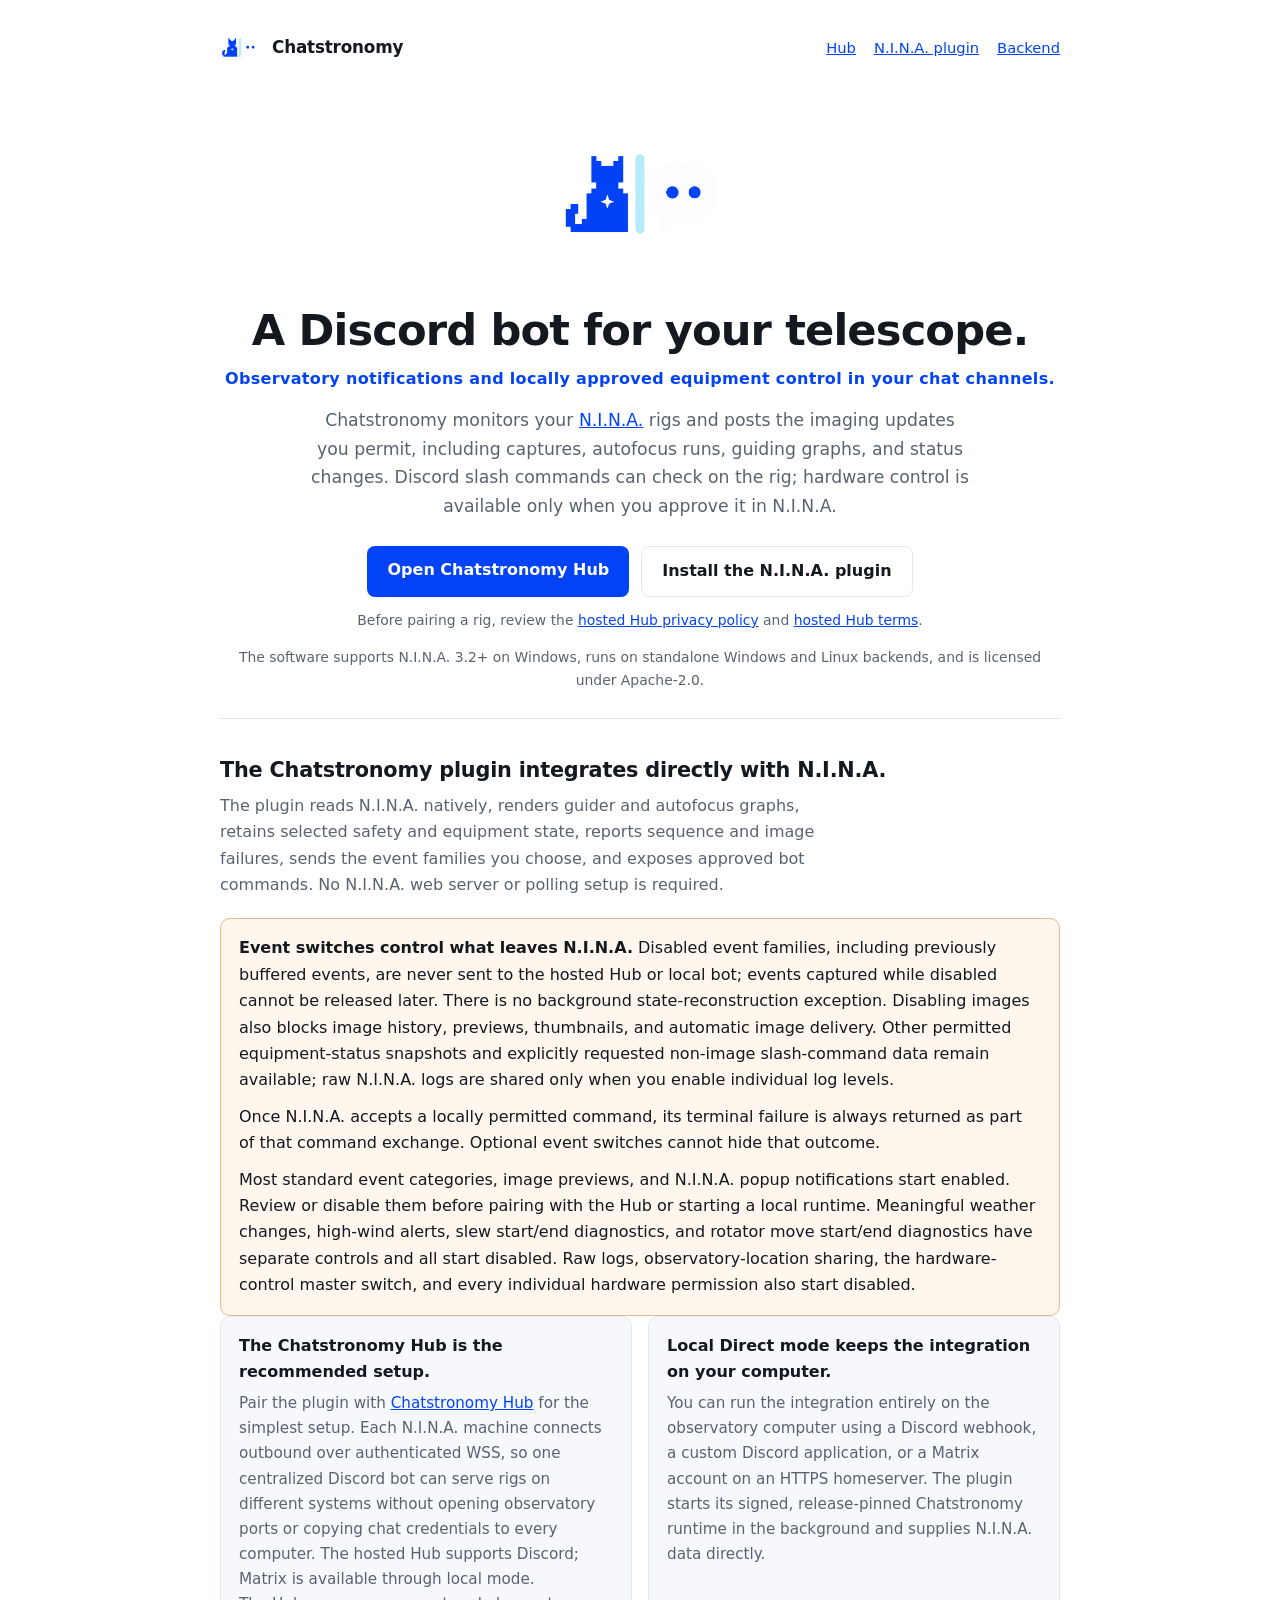
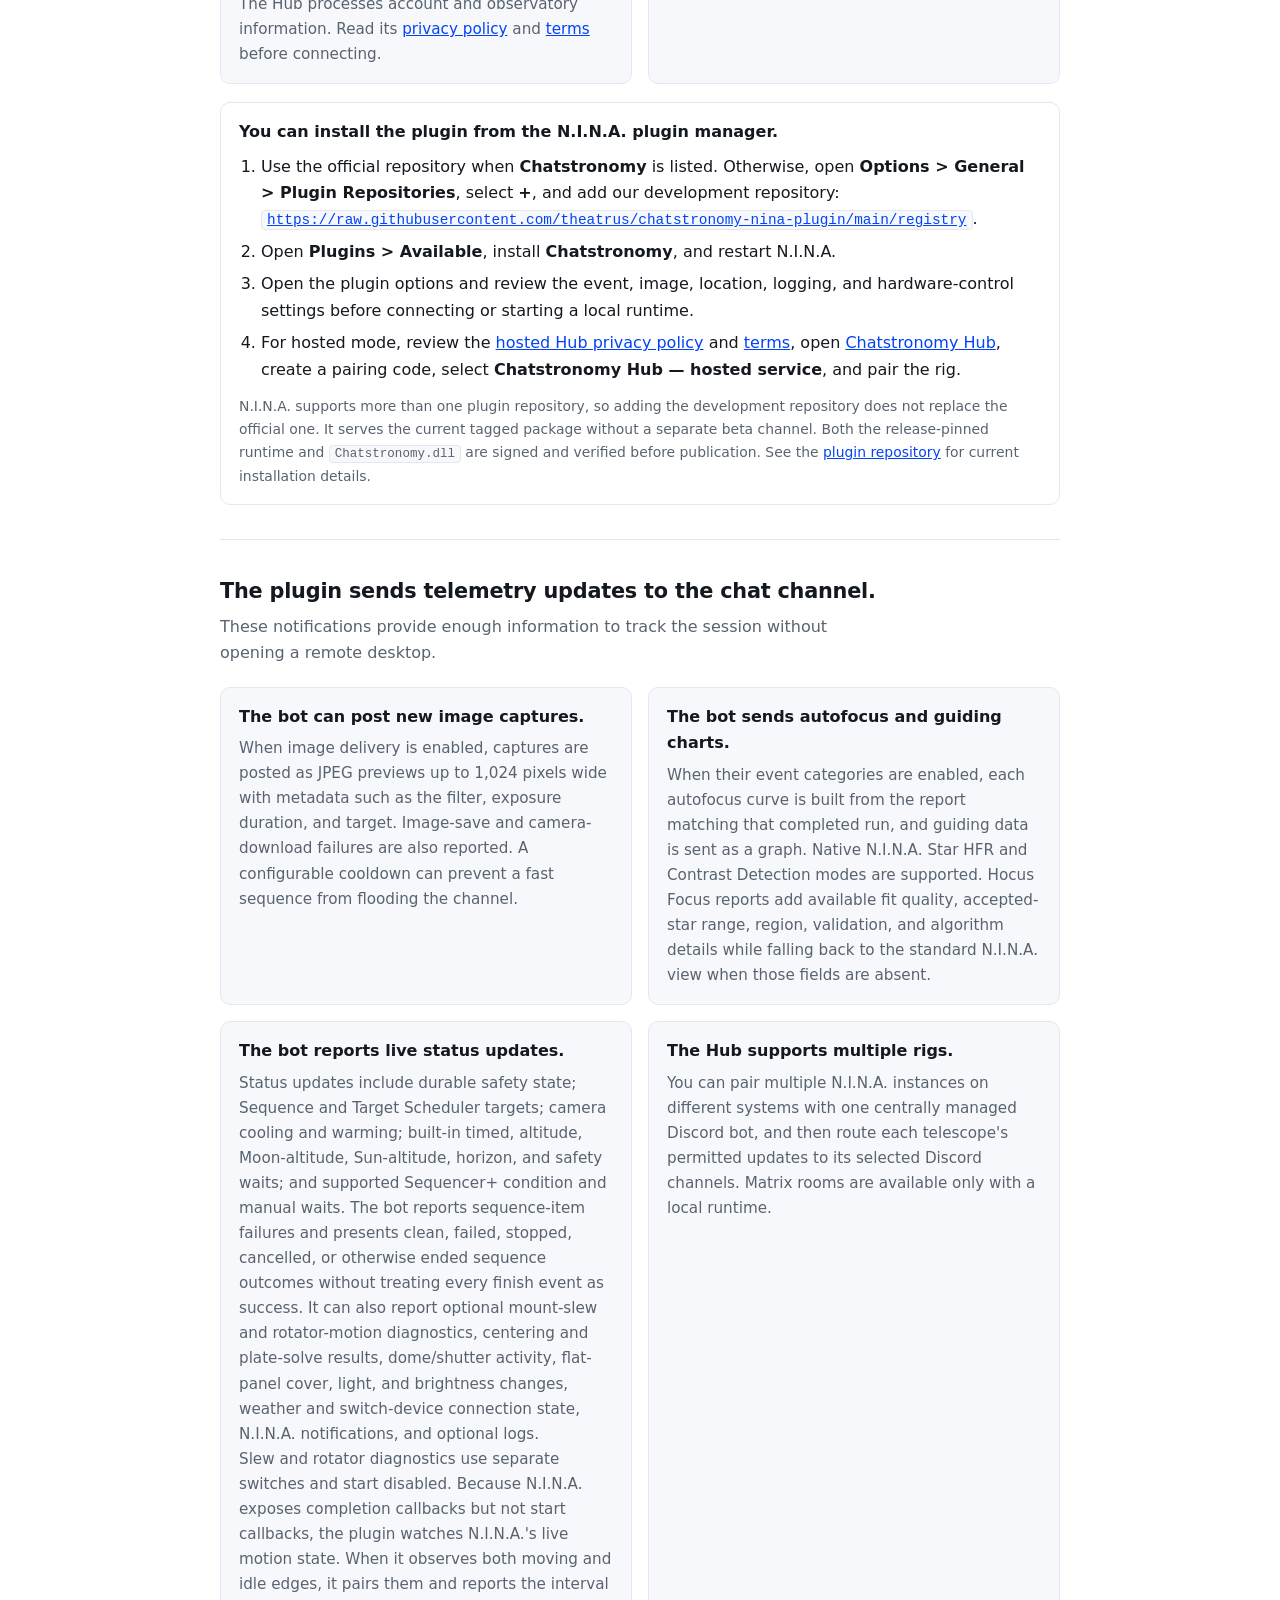
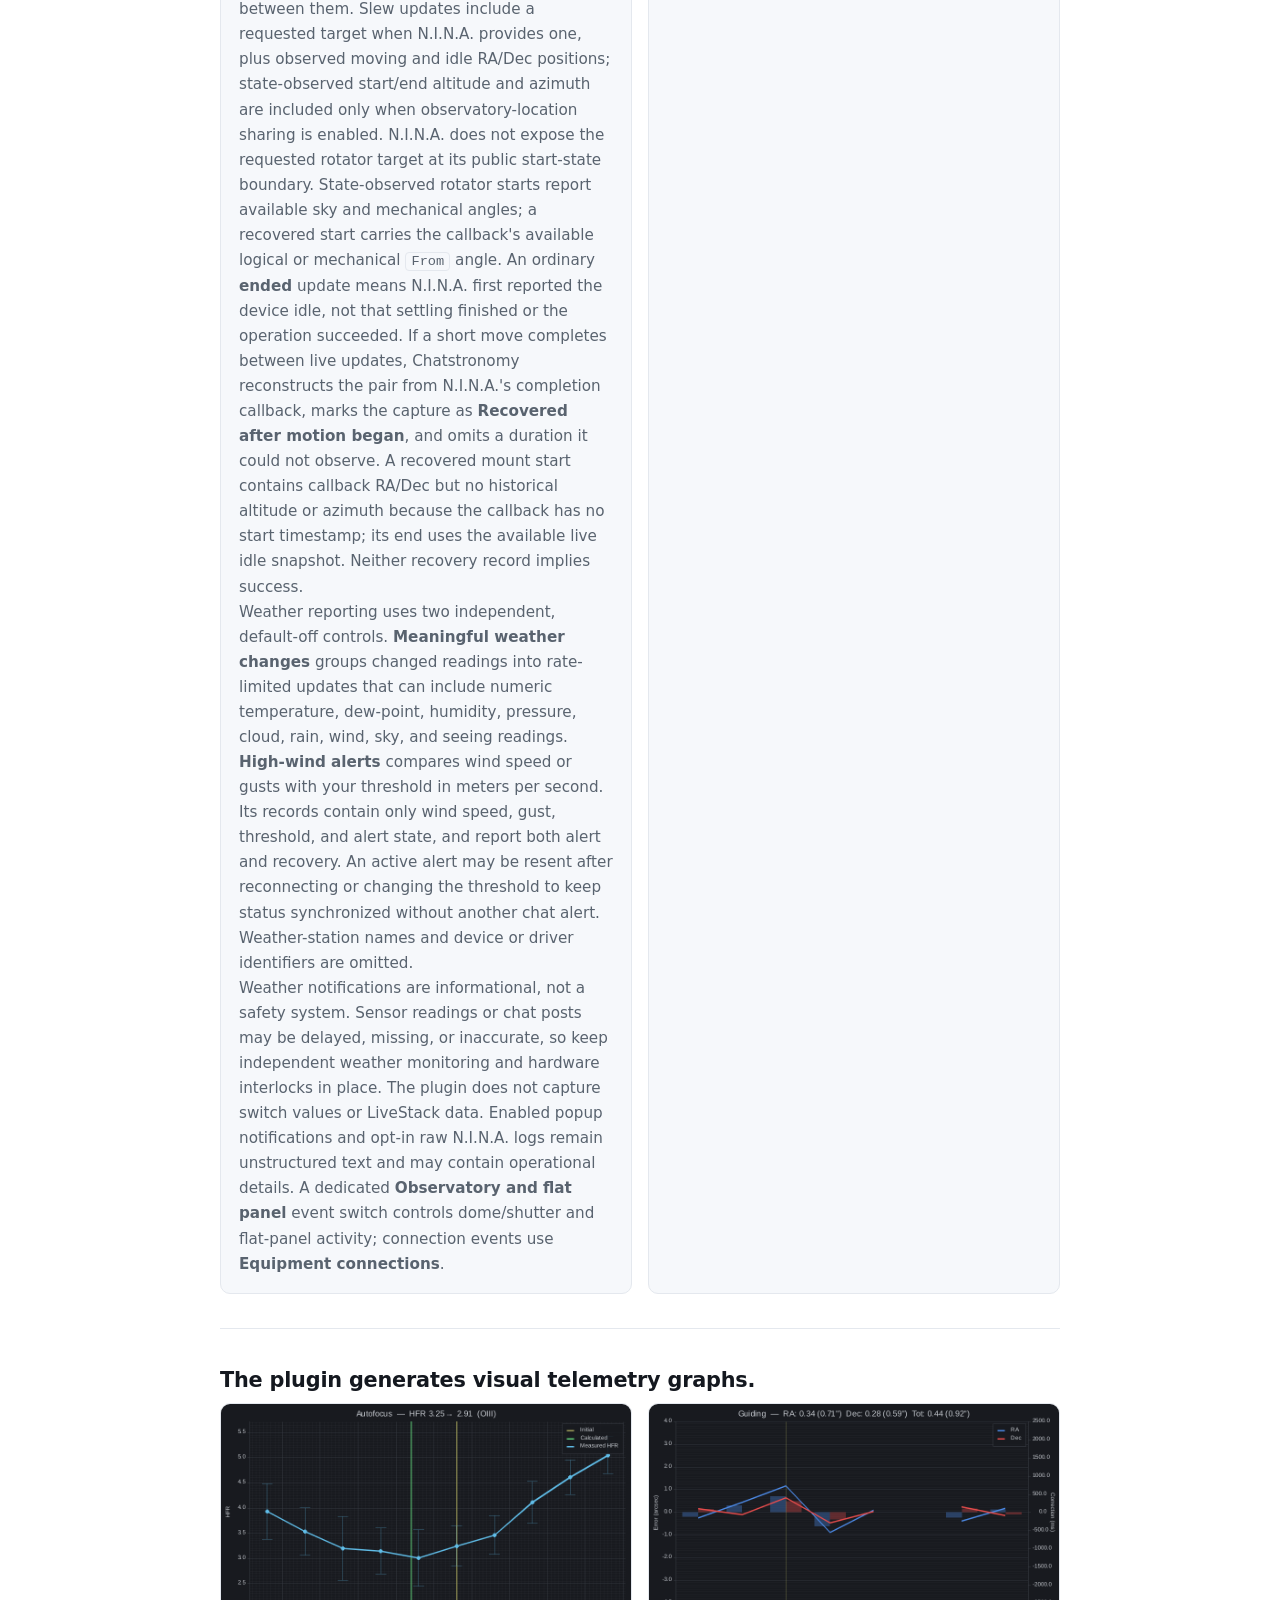
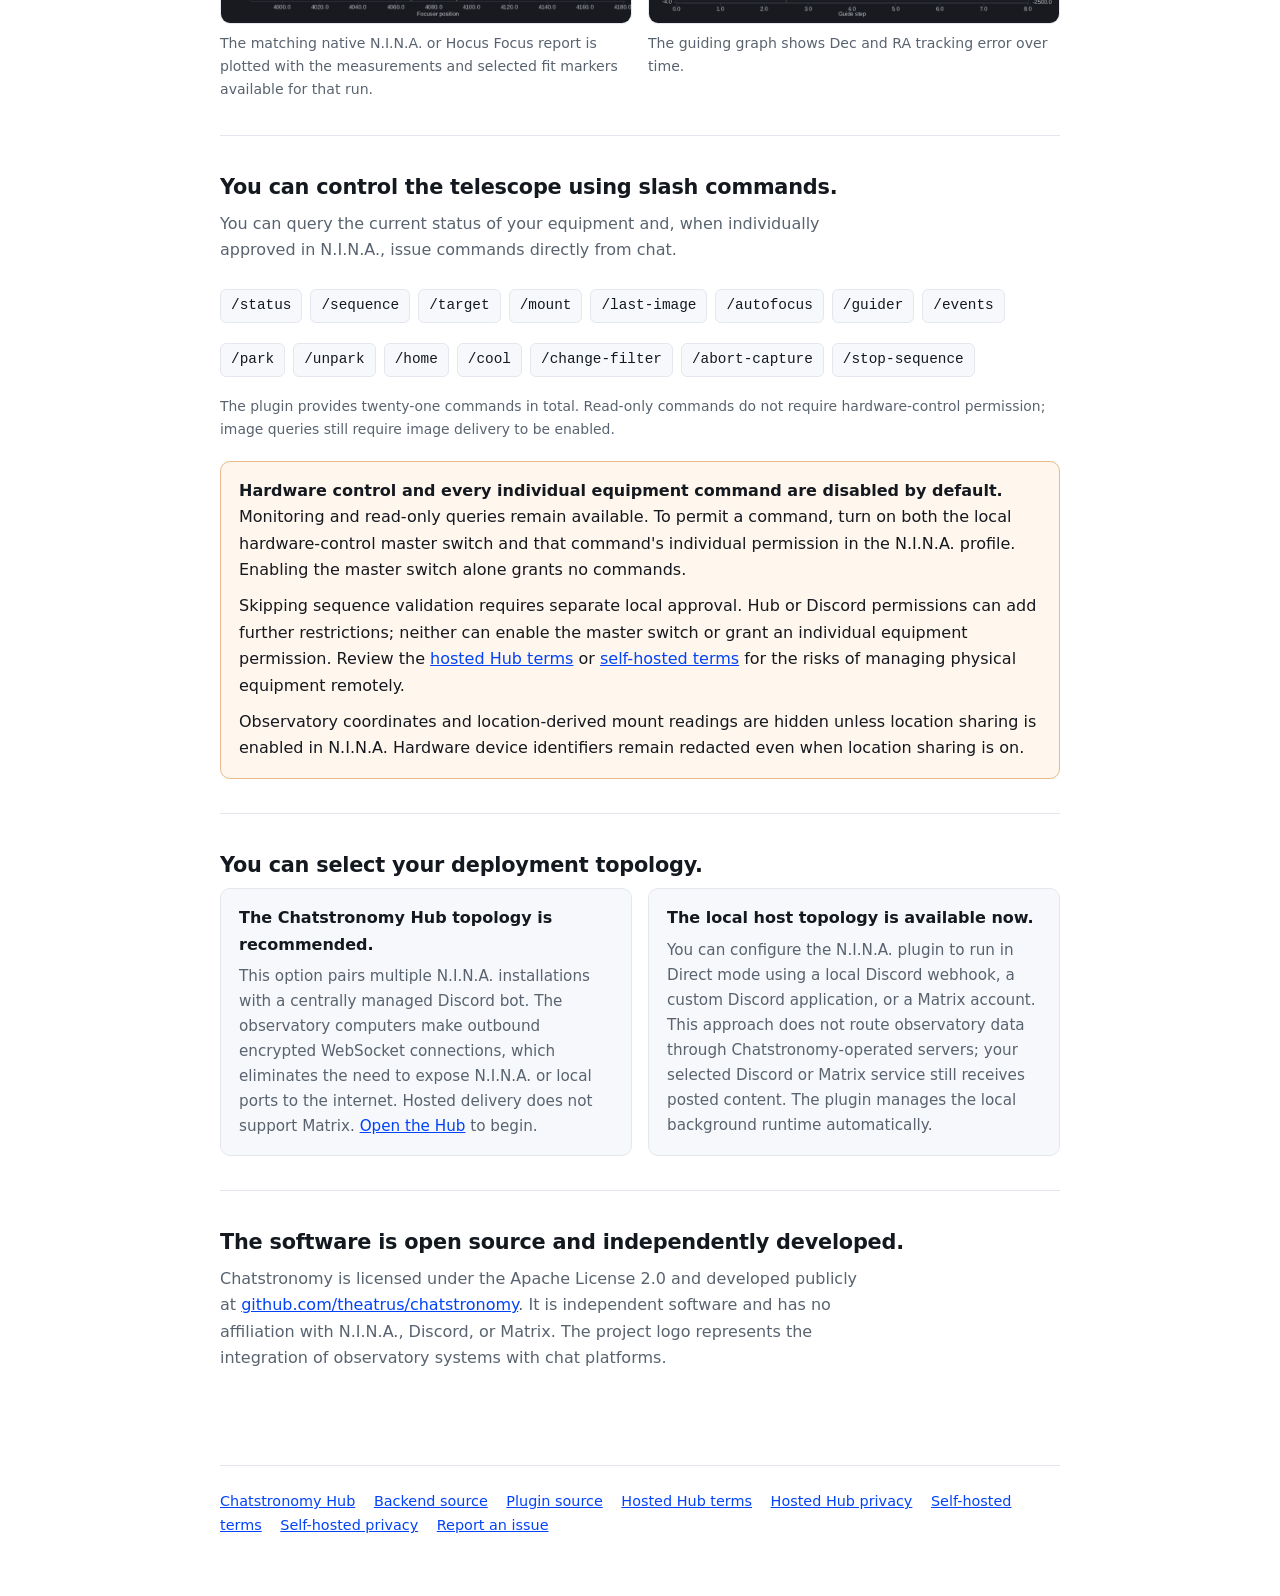
==== index.html @ 228484a9 "Document N.I.N.A. motion diagnostics" ====
<!doctype html>
<html lang="en">
<head>
<meta charset="utf-8">
<meta name="viewport" content="width=device-width, initial-scale=1">
<title>Chatstronomy is a Discord bot for your telescope.</title>
<meta name="description" content="Chatstronomy sends selected N.I.N.A. imaging updates to Discord through its hosted Hub, or to Discord or Matrix locally. Hardware commands require explicit approval in N.I.N.A.">
<link rel="stylesheet" href="/assets/style.css">
<link rel="icon" href="/assets/favicon.ico" sizes="any">
<meta property="og:title" content="Chatstronomy is a Discord bot for your telescope.">
<meta property="og:description" content="Send selected N.I.N.A. imaging updates to chat. Optional telescope-control commands require explicit approval on the observatory computer.">
<meta property="og:image" content="https://chatstronomy.com/assets/og-image.png">
<meta property="og:url" content="https://chatstronomy.com/">
<meta property="og:type" content="website">
<!-- Google tag (gtag.js) -->
<script async src="https://www.googletagmanager.com/gtag/js?id=G-2J8D9J19WL"></script>
<script>
  window.dataLayer = window.dataLayer || [];
  function gtag(){dataLayer.push(arguments);}
  gtag('js', new Date());

  gtag('config', 'G-2J8D9J19WL');
</script>
</head>
<body>
<div class="wrap">

  <div class="site-head">
    <img src="/assets/logo.png" alt="">
    <span class="brand"><a href="/">Chatstronomy</a></span>
    <nav>
      <a href="https://hub.chatstronomy.com/">Hub</a>
      <a href="#nina-plugin">N.I.N.A. plugin</a>
      <a href="https://github.com/theatrus/chatstronomy">Backend</a>
    </nav>
  </div>

  <div class="hero">
    <img class="mark" src="/assets/logo.png" alt="Chatstronomy logo.">
    <h1>A Discord bot for your telescope.</h1>
    <p class="tagline">Observatory notifications and locally approved equipment control in your chat channels.</p>
    <p class="lede">
      Chatstronomy monitors your <a href="https://nighttime-imaging.eu/">N.I.N.A.</a>
      rigs and posts the imaging updates you permit, including captures, autofocus
      runs, guiding graphs, and status changes. Discord slash commands can check on
      the rig; hardware control is available only when you approve it in N.I.N.A.
    </p>
    <div class="cta">
      <a class="btn" href="https://hub.chatstronomy.com/">Open Chatstronomy Hub</a>
      <a class="btn secondary" href="#install-plugin">Install the N.I.N.A. plugin</a>
    </div>
    <p class="note">
      Before pairing a rig, review the
      <a href="/hub-privacy.html">hosted Hub privacy policy</a> and
      <a href="/hub-terms.html">hosted Hub terms</a>.
    </p>
    <p class="note">The software supports N.I.N.A. 3.2+ on Windows, runs on standalone Windows and Linux backends, and is licensed under Apache-2.0.</p>
  </div>

  <section id="nina-plugin">
    <h2>The Chatstronomy plugin integrates directly with N.I.N.A.</h2>
    <p class="sub">
      The plugin reads N.I.N.A. natively, renders guider and autofocus graphs,
      retains selected safety and equipment state, reports sequence and image
      failures, sends the event families you choose, and exposes approved bot
      commands. No N.I.N.A. web server or polling setup is required.
    </p>
    <div class="callout">
      <p>
        <strong>Event switches control what leaves N.I.N.A.</strong>
        Disabled event families, including previously buffered events, are
        never sent to the hosted Hub or local bot; events captured while
        disabled cannot be released later. There is no background
        state-reconstruction exception. Disabling images also blocks image
        history, previews, thumbnails, and automatic image delivery. Other
        permitted equipment-status snapshots and explicitly requested non-image
        slash-command data remain available; raw N.I.N.A. logs are shared only
        when you enable individual log levels.
      </p>
      <p>
        Once N.I.N.A. accepts a locally permitted command, its terminal failure
        is always returned as part of that command exchange. Optional event
        switches cannot hide that outcome.
      </p>
      <p>
        Most standard event categories, image previews, and N.I.N.A. popup
        notifications start enabled. Review or disable them before pairing with
        the Hub or starting a local runtime. Meaningful weather changes,
        high-wind alerts, slew start/end diagnostics, and rotator move start/end
        diagnostics have separate controls and all start disabled. Raw logs,
        observatory-location sharing, the hardware-control master switch, and
        every individual hardware permission also start disabled.
      </p>
    </div>
    <div class="grid two">
      <div class="card">
        <h3>The Chatstronomy Hub is the recommended setup.</h3>
        <p>
          Pair the plugin with <a href="https://hub.chatstronomy.com/">Chatstronomy Hub</a>
          for the simplest setup. Each N.I.N.A. machine connects outbound over
          authenticated WSS, so one centralized Discord bot can serve
          rigs on different systems without opening observatory ports or copying
          chat credentials to every computer. The hosted Hub supports Discord;
          Matrix is available through local mode.
        </p>
        <p class="note">
          The Hub processes account and observatory information.
          Read its <a href="/hub-privacy.html">privacy policy</a> and
          <a href="/hub-terms.html">terms</a> before connecting.
        </p>
      </div>
      <div class="card">
        <h3>Local Direct mode keeps the integration on your computer.</h3>
        <p>
          You can run the integration entirely on the observatory computer using a Discord webhook,
          a custom Discord application, or a Matrix account on an HTTPS homeserver.
          The plugin starts its signed, release-pinned Chatstronomy runtime in
          the background and supplies N.I.N.A. data directly.
        </p>
      </div>
    </div>

    <div class="install" id="install-plugin">
      <h3>You can install the plugin from the N.I.N.A. plugin manager.</h3>
      <ol>
        <li>Use the official repository when <strong>Chatstronomy</strong> is listed. Otherwise, open <strong>Options &gt; General &gt; Plugin Repositories</strong>, select <strong>+</strong>, and add our development repository: <a href="https://github.com/theatrus/chatstronomy-nina-plugin/tree/main/registry"><code>https://raw.githubusercontent.com/theatrus/chatstronomy-nina-plugin/main/registry</code></a>.</li>
        <li>Open <strong>Plugins &gt; Available</strong>, install <strong>Chatstronomy</strong>, and restart N.I.N.A.</li>
        <li>Open the plugin options and review the event, image, location, logging, and hardware-control settings before connecting or starting a local runtime.</li>
        <li>For hosted mode, review the <a href="/hub-privacy.html">hosted Hub privacy policy</a> and <a href="/hub-terms.html">terms</a>, open <a href="https://hub.chatstronomy.com/">Chatstronomy Hub</a>, create a pairing code, select <strong>Chatstronomy Hub — hosted service</strong>, and pair the rig.</li>
      </ol>
      <p class="note">
        N.I.N.A. supports more than one plugin repository, so adding the
        development repository does not replace the official one. It serves
        the current tagged package without a separate beta channel. Both the
        release-pinned runtime and <code>Chatstronomy.dll</code> are signed and
        verified before publication. See the
        <a href="https://github.com/theatrus/chatstronomy-nina-plugin#install-from-nina">plugin repository</a>
        for current installation details.
      </p>
    </div>
  </section>

  <section>
    <h2>The plugin sends telemetry updates to the chat channel.</h2>
    <p class="sub">
      These notifications provide enough information to track the session without opening a remote desktop.
    </p>
    <div class="grid two">
      <div class="card">
        <h3>The bot can post new image captures.</h3>
        <p>When image delivery is enabled, captures are posted as JPEG previews up to 1,024 pixels wide with metadata such as the filter, exposure duration, and target. Image-save and camera-download failures are also reported. A configurable cooldown can prevent a fast sequence from flooding the channel.</p>
      </div>
      <div class="card">
        <h3>The bot sends autofocus and guiding charts.</h3>
        <p>When their event categories are enabled, each autofocus curve is built from the report matching that completed run, and guiding data is sent as a graph. Native N.I.N.A. Star HFR and Contrast Detection modes are supported. Hocus Focus reports add available fit quality, accepted-star range, region, validation, and algorithm details while falling back to the standard N.I.N.A. view when those fields are absent.</p>
      </div>
      <div class="card">
        <h3>The bot reports live status updates.</h3>
        <p>Status updates include durable safety state; Sequence and Target Scheduler targets; camera cooling and warming; built-in timed, altitude, Moon-altitude, Sun-altitude, horizon, and safety waits; and supported Sequencer+ condition and manual waits. The bot reports sequence-item failures and presents clean, failed, stopped, cancelled, or otherwise ended sequence outcomes without treating every finish event as success. It can also report optional mount-slew and rotator-motion diagnostics, centering and plate-solve results, dome/shutter activity, flat-panel cover, light, and brightness changes, weather and switch-device connection state, N.I.N.A. notifications, and optional logs.</p>
        <p>Slew and rotator diagnostics use separate switches and start disabled. Because N.I.N.A. exposes completion callbacks but not start callbacks, the plugin watches N.I.N.A.'s live motion state. When it observes both moving and idle edges, it pairs them and reports the interval between them. Slew updates include a requested target when N.I.N.A. provides one, plus observed moving and idle RA/Dec positions; state-observed start/end altitude and azimuth are included only when observatory-location sharing is enabled. N.I.N.A. does not expose the requested rotator target at its public start-state boundary. State-observed rotator starts report available sky and mechanical angles; a recovered start carries the callback's available logical or mechanical <code>From</code> angle. An ordinary <strong>ended</strong> update means N.I.N.A. first reported the device idle, not that settling finished or the operation succeeded. If a short move completes between live updates, Chatstronomy reconstructs the pair from N.I.N.A.'s completion callback, marks the capture as <strong>Recovered after motion began</strong>, and omits a duration it could not observe. A recovered mount start contains callback RA/Dec but no historical altitude or azimuth because the callback has no start timestamp; its end uses the available live idle snapshot. Neither recovery record implies success.</p>
        <p>Weather reporting uses two independent, default-off controls. <strong>Meaningful weather changes</strong> groups changed readings into rate-limited updates that can include numeric temperature, dew-point, humidity, pressure, cloud, rain, wind, sky, and seeing readings. <strong>High-wind alerts</strong> compares wind speed or gusts with your threshold in meters per second. Its records contain only wind speed, gust, threshold, and alert state, and report both alert and recovery. An active alert may be resent after reconnecting or changing the threshold to keep status synchronized without another chat alert. Weather-station names and device or driver identifiers are omitted.</p>
        <p class="note">Weather notifications are informational, not a safety system. Sensor readings or chat posts may be delayed, missing, or inaccurate, so keep independent weather monitoring and hardware interlocks in place. The plugin does not capture switch values or LiveStack data. Enabled popup notifications and opt-in raw N.I.N.A. logs remain unstructured text and may contain operational details. A dedicated <strong>Observatory and flat panel</strong> event switch controls dome/shutter and flat-panel activity; connection events use <strong>Equipment connections</strong>.</p>
      </div>
      <div class="card">
        <h3>The Hub supports multiple rigs.</h3>
        <p>You can pair multiple N.I.N.A. instances on different systems with one centrally managed Discord bot, and then route each telescope's permitted updates to its selected Discord channels. Matrix rooms are available only with a local runtime.</p>
      </div>
    </div>
  </section>

  <section>
    <h2>The plugin generates visual telemetry graphs.</h2>
    <div class="grid two">
      <figure>
        <img src="/assets/autofocus-graph.png" alt="An autofocus run plotted as a V-curve of HFR against focuser position">
        <figcaption>The matching native N.I.N.A. or Hocus Focus report is plotted with the measurements and selected fit markers available for that run.</figcaption>
      </figure>
      <figure>
        <img src="/assets/guiding-graph.png" alt="A guiding graph showing RA and Dec error over time">
        <figcaption>The guiding graph shows Dec and RA tracking error over time.</figcaption>
      </figure>
    </div>
  </section>

  <section>
    <h2>You can control the telescope using slash commands.</h2>
    <p class="sub">
      You can query the current status of your equipment and, when individually approved in N.I.N.A., issue commands directly from chat.
    </p>
    <ul class="cmds">
      <li>/status</li><li>/sequence</li><li>/target</li><li>/mount</li>
      <li>/last-image</li><li>/autofocus</li><li>/guider</li><li>/events</li>
      <li>/park</li><li>/unpark</li><li>/home</li><li>/cool</li>
      <li>/change-filter</li><li>/abort-capture</li><li>/stop-sequence</li>
    </ul>
    <p class="note">The plugin provides twenty-one commands in total. Read-only commands do not require hardware-control permission; image queries still require image delivery to be enabled.</p>

    <div class="callout">
      <p>
        <strong>Hardware control and every individual equipment command are disabled by default.</strong>
        Monitoring and read-only queries remain available. To permit a command,
        turn on both the local hardware-control master switch and that command's
        individual permission in the N.I.N.A. profile. Enabling the master
        switch alone grants no commands.
      </p>
      <p>
        Skipping sequence validation requires separate local approval. Hub or
        Discord permissions can add further restrictions; neither can enable
        the master switch or grant an individual equipment permission.
        Review the <a href="/hub-terms.html">hosted Hub terms</a> or
        <a href="/terms.html">self-hosted terms</a> for the risks of managing
        physical equipment remotely.
      </p>
      <p>
        Observatory coordinates and location-derived mount readings are hidden
        unless location sharing is enabled in N.I.N.A. Hardware device
        identifiers remain redacted even when location sharing is on.
      </p>
    </div>
  </section>

  <section>
    <h2>You can select your deployment topology.</h2>
    <div class="grid two">
      <div class="card">
        <h3>The Chatstronomy Hub topology is recommended.</h3>
        <p>
          This option pairs multiple N.I.N.A. installations with a centrally managed Discord bot. The observatory computers make outbound encrypted WebSocket connections, which eliminates the need to expose N.I.N.A. or local ports to the internet. Hosted delivery does not support Matrix.
          <a href="https://hub.chatstronomy.com/">Open the Hub</a> to begin.
        </p>
      </div>
      <div class="card">
        <h3>The local host topology is available now.</h3>
        <p>
          You can configure the N.I.N.A. plugin to run in Direct mode using a
          local Discord webhook, a custom Discord application, or a Matrix
          account. This approach does not route observatory data through
          Chatstronomy-operated servers; your selected Discord or Matrix
          service still receives posted content. The plugin manages the local
          background runtime automatically.
        </p>
      </div>
    </div>
  </section>

  <section>
    <h2>The software is open source and independently developed.</h2>
    <p class="sub" style="max-width:64ch">
      Chatstronomy is licensed under the Apache License 2.0 and developed publicly at
      <a href="https://github.com/theatrus/chatstronomy">github.com/theatrus/chatstronomy</a>.
      It is independent software and has no affiliation with N.I.N.A., Discord, or Matrix.
      The project logo represents the integration of observatory systems with chat platforms.
    </p>
  </section>

  <footer>
    <a href="https://hub.chatstronomy.com/">Chatstronomy Hub</a>
    <a href="https://github.com/theatrus/chatstronomy">Backend source</a>
    <a href="https://github.com/theatrus/chatstronomy-nina-plugin">Plugin source</a>
    <a href="/hub-terms.html">Hosted Hub terms</a>
    <a href="/hub-privacy.html">Hosted Hub privacy</a>
    <a href="/terms.html">Self-hosted terms</a>
    <a href="/privacy.html">Self-hosted privacy</a>
    <a href="https://github.com/theatrus/chatstronomy/issues">Report an issue</a>
  </footer>

</div>
</body>
</html>
---- assets/style.css ----
/* chatstronomy.com — shared styles. No build step; keep this readable.
   Brand blue is sampled from the logo artwork itself (#0243f7). */
:root {
  --bg: #ffffff; --fg: #14181f; --muted: #59636f; --line: #e4e8ee;
  --accent: #0243f7; --accent-fg: #ffffff; --card: #f6f8fb;
  --warn-bg: #fff6ed; --warn-line: #e8b98a; --pill: #eef2fe; --pill-fg: #0243f7;
}
@media (prefers-color-scheme: dark) {
  :root {
    --bg: #0d1017; --fg: #e7ecf2; --muted: #97a2b0; --line: #212734;
    --accent: #6b93ff; --accent-fg: #0a0f1c; --card: #141a25;
    --warn-bg: #2a1f14; --warn-line: #7a5a33; --pill: #16213f; --pill-fg: #9db8ff;
  }
}
* { box-sizing: border-box; }
body {
  margin: 0; background: var(--bg); color: var(--fg);
  font: 16px/1.65 system-ui, -apple-system, "Segoe UI", Roboto, Helvetica, Arial, sans-serif;
  -webkit-font-smoothing: antialiased;
}
img { max-width: 100%; height: auto; }
a { color: var(--accent); }
.wrap { max-width: 880px; margin: 0 auto; padding: 0 20px; }

/* header */
.site-head { display: flex; align-items: center; gap: 12px; padding: 28px 0 0; }
.site-head img { width: 40px; height: 40px; }
.site-head .brand { font-size: 1.05rem; font-weight: 700; letter-spacing: -0.01em; }
.site-head .brand a { color: inherit; text-decoration: none; }
.site-head nav { margin-left: auto; display: flex; gap: 18px; font-size: .92rem; }

/* hero */
.hero { text-align: center; padding: 44px 0 12px; }
.hero img.mark { width: 168px; height: 168px; }
.hero h1 { font-size: clamp(1.9rem, 5vw, 2.7rem); line-height: 1.15; margin: 18px 0 10px; letter-spacing: -0.02em; }
.tagline { color: var(--accent); font-weight: 600; letter-spacing: .02em; margin: 0 0 14px; }
.lede { color: var(--muted); font-size: 1.08rem; max-width: 60ch; margin: 0 auto; }
.cta { margin: 26px 0 6px; display: flex; gap: 12px; justify-content: center; flex-wrap: wrap; }
.btn {
  display: inline-block; padding: 11px 20px; border-radius: 8px; font-weight: 600;
  background: var(--accent); color: var(--accent-fg); text-decoration: none;
}
.btn.secondary { background: transparent; color: var(--fg); border: 1px solid var(--line); }
.note { color: var(--muted); font-size: .87rem; margin-top: 12px; }

/* sections */
section { padding: 34px 0; border-top: 1px solid var(--line); }
section > h2 { font-size: 1.3rem; margin: 0 0 6px; letter-spacing: -0.01em; }
section > p.sub { color: var(--muted); margin: 0 0 20px; max-width: 62ch; }
.grid { display: grid; gap: 16px; }
@media (min-width: 700px) { .grid.two { grid-template-columns: 1fr 1fr; } }
.card {
  background: var(--card); border: 1px solid var(--line);
  border-radius: 10px; padding: 16px 18px;
}
.card h3 { margin: 0 0 6px; font-size: 1rem; }
.card p { margin: 0; color: var(--muted); font-size: .95rem; }
.pill {
  display: inline-block; background: var(--pill); color: var(--pill-fg);
  border-radius: 999px; padding: 2px 10px; font-size: .74rem; font-weight: 700;
  letter-spacing: .06em; text-transform: uppercase; vertical-align: middle;
  margin-left: 8px;
}
figure { margin: 0; }
figure img { border: 1px solid var(--line); border-radius: 10px; display: block; }
figcaption { color: var(--muted); font-size: .88rem; margin-top: 8px; }
code {
  background: var(--card); border: 1px solid var(--line); border-radius: 4px;
  padding: 1px 5px; font-size: .9em;
}
ul.cmds { list-style: none; padding: 0; margin: 0; display: flex; flex-wrap: wrap; gap: 8px; }
ul.cmds li {
  background: var(--card); border: 1px solid var(--line); border-radius: 6px;
  padding: 4px 10px; font-size: .9em; font-family: ui-monospace, SFMono-Regular, Menlo, monospace;
}
.callout {
  background: var(--warn-bg); border: 1px solid var(--warn-line);
  border-radius: 10px; padding: 16px 18px; margin: 20px 0 0;
}
.callout p { margin: 0; }
.callout p + p { margin-top: 10px; }
.install {
  margin-top: 18px; padding: 16px 18px; border: 1px solid var(--line);
  border-radius: 10px;
}
.install h3 { margin: 0 0 8px; font-size: 1rem; }
.install ol { margin: 0; padding-left: 22px; }
.install code { overflow-wrap: anywhere; }
.install .note { margin-bottom: 0; }

/* pages (terms/privacy) */
header { padding: 48px 0 24px; border-bottom: 1px solid var(--line); }
header .brand { font-size: 1.15rem; font-weight: 700; }
header .brand a { color: inherit; text-decoration: none; }
h1 { font-size: clamp(1.6rem, 4vw, 2.2rem); line-height: 1.2; margin: 28px 0 8px; }
h2 { font-size: 1.15rem; margin: 34px 0 10px; }
.updated { color: var(--muted); font-size: .9rem; margin: 0 0 8px; }
li { margin: 6px 0; }

footer {
  margin-top: 40px; padding: 24px 0 60px; border-top: 1px solid var(--line);
  color: var(--muted); font-size: .9rem;
}
footer a { margin-right: 14px; }
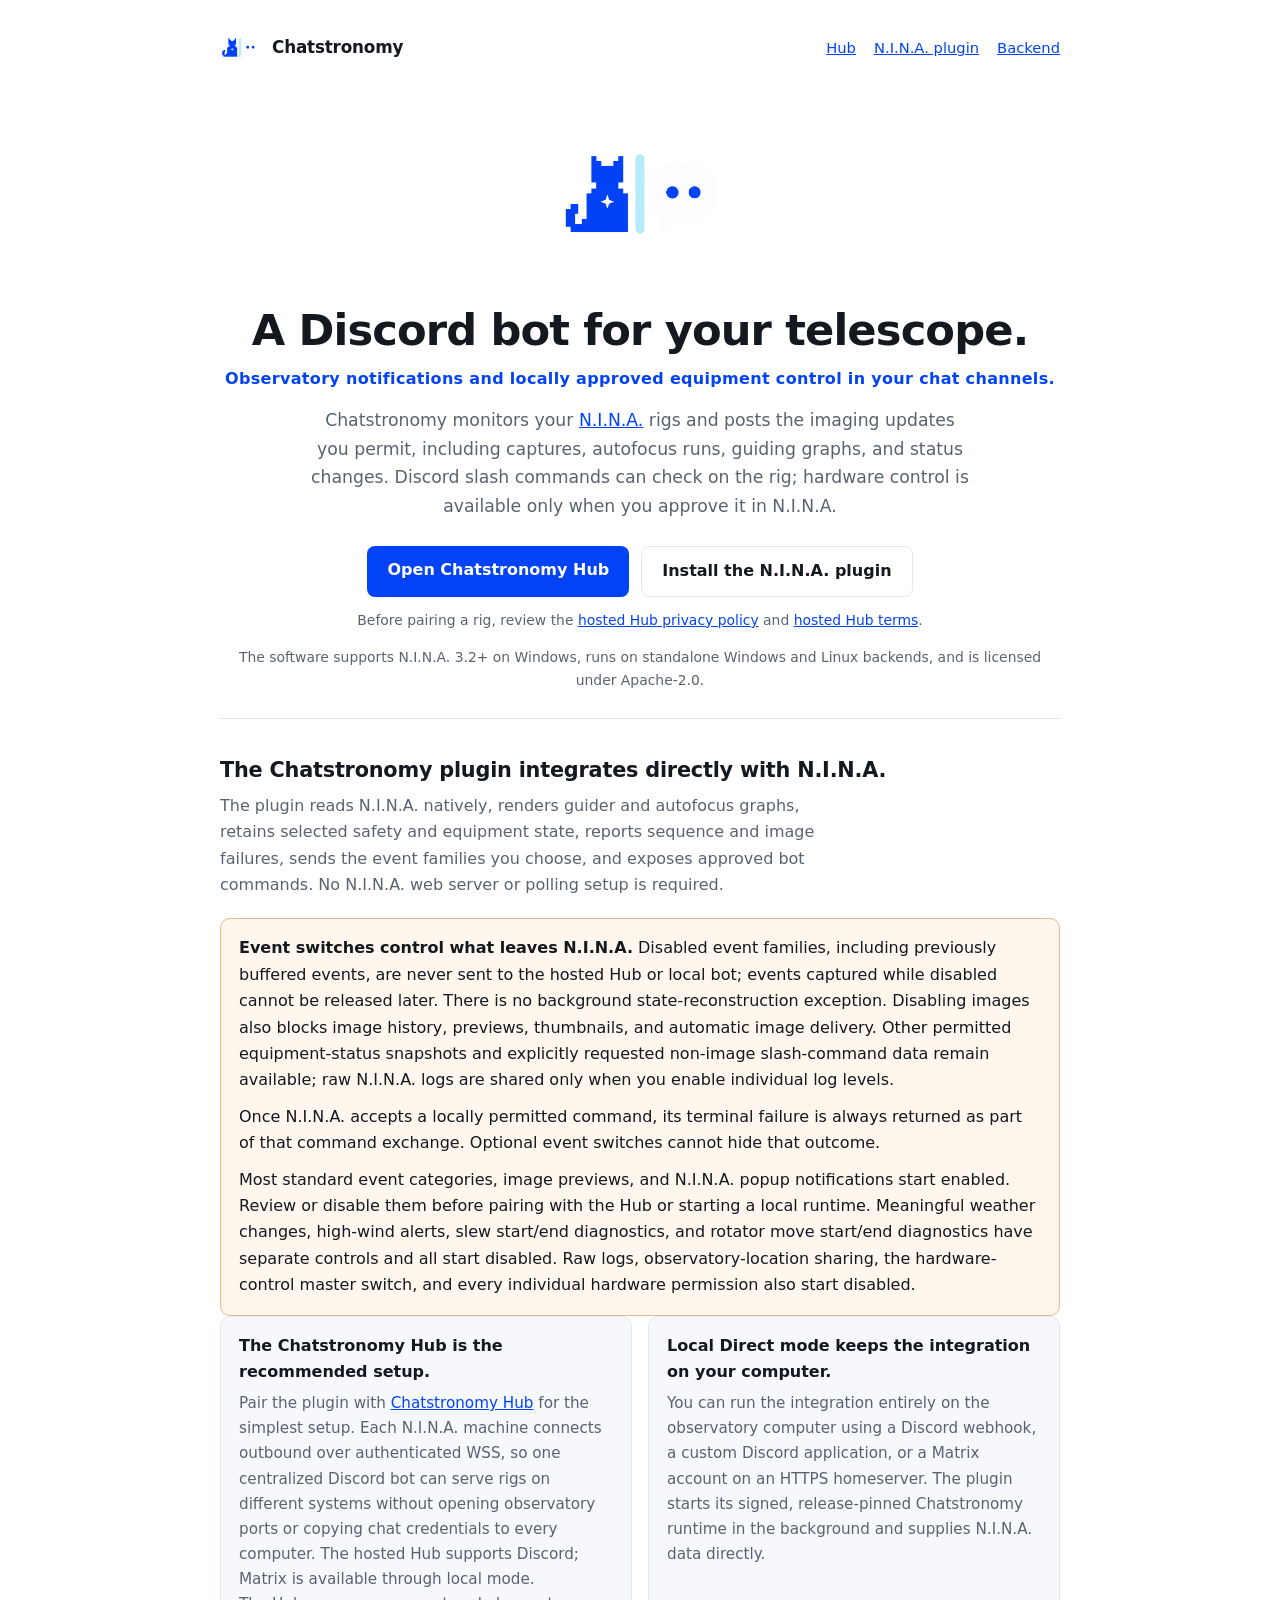
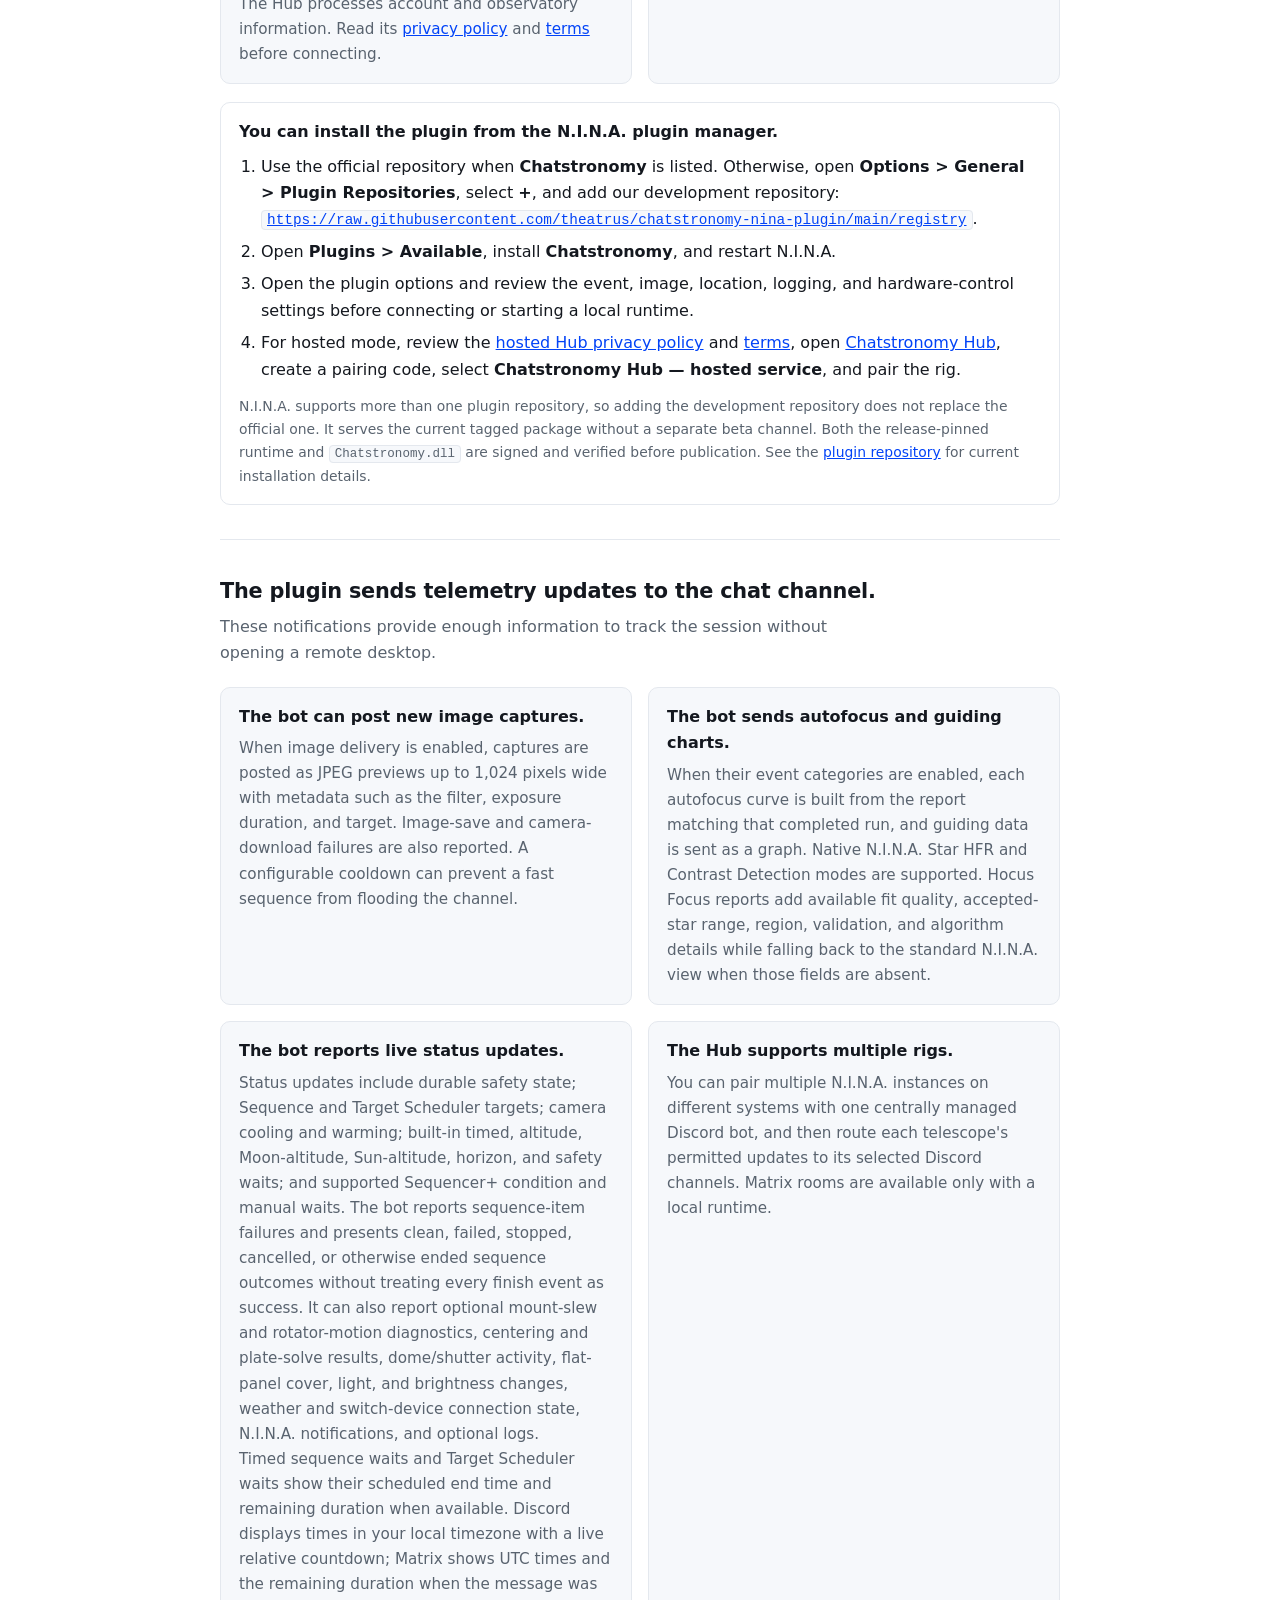
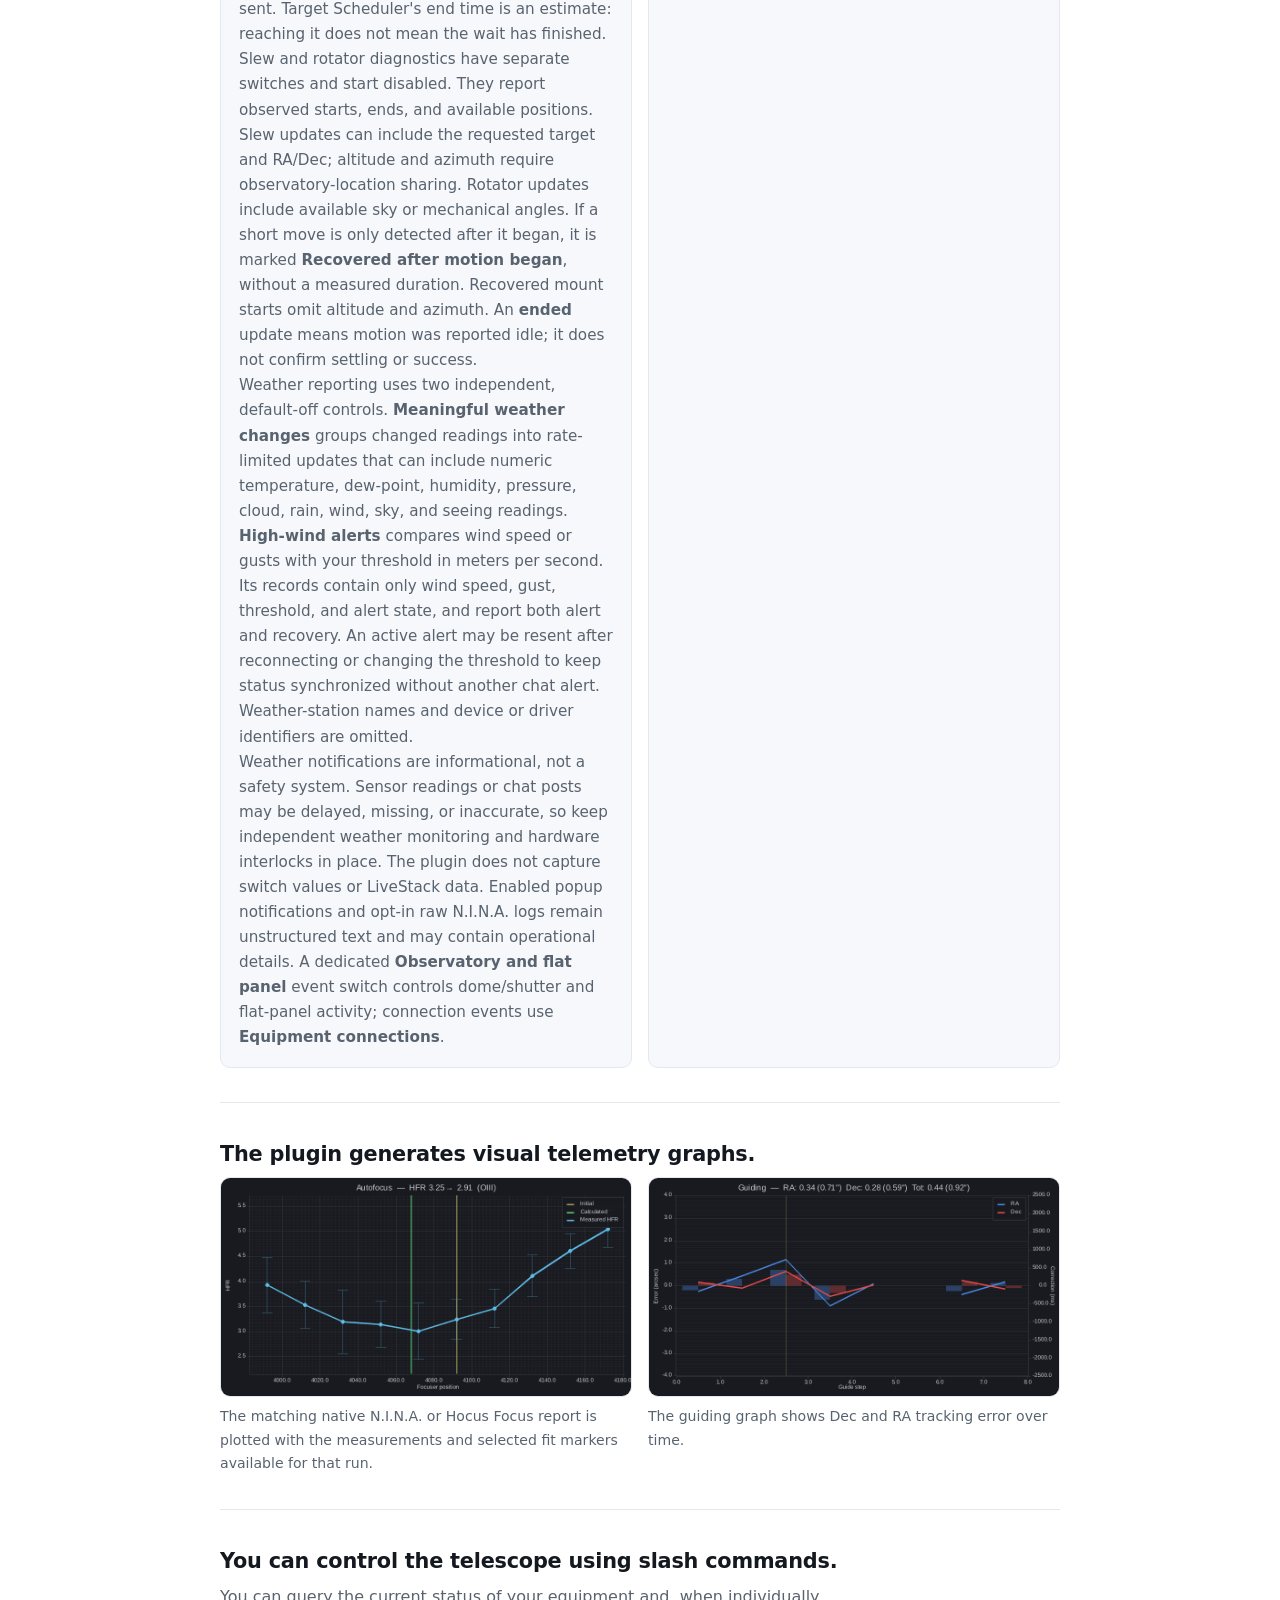
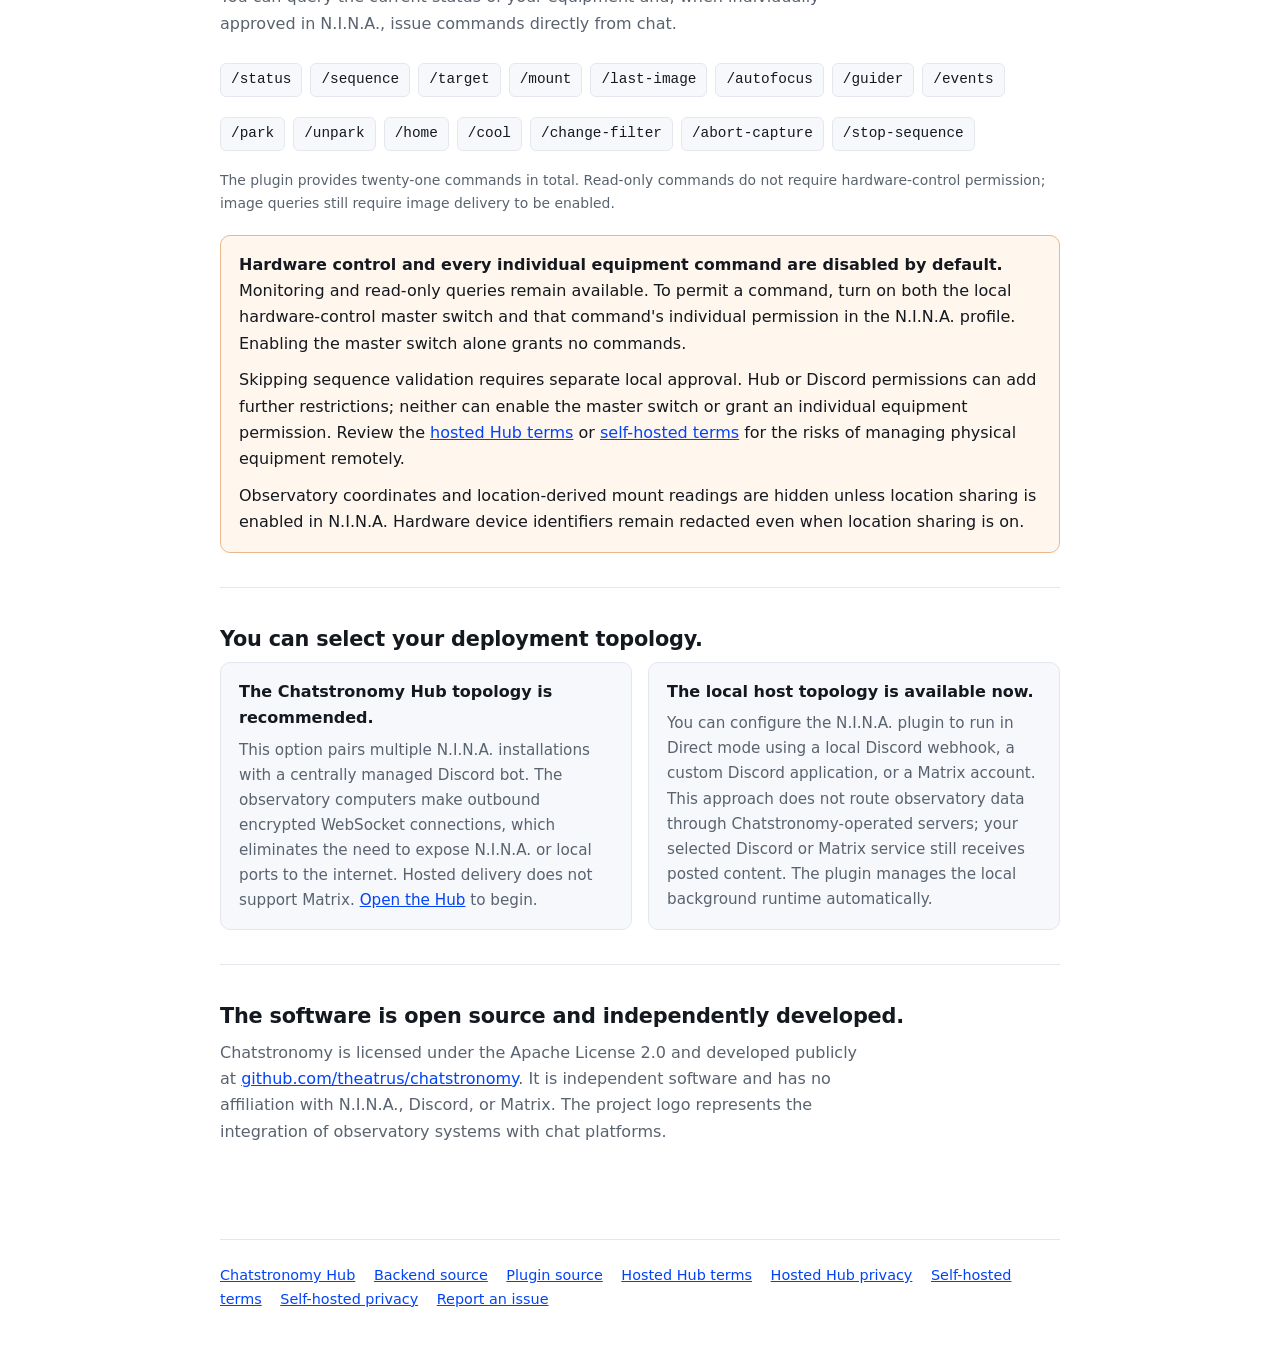
==== commit fbe741b7: "Clarify wait countdowns and motion reporting" ====
--- a/index.html
+++ b/index.html
@@ -157,7 +157,8 @@
       <div class="card">
         <h3>The bot reports live status updates.</h3>
         <p>Status updates include durable safety state; Sequence and Target Scheduler targets; camera cooling and warming; built-in timed, altitude, Moon-altitude, Sun-altitude, horizon, and safety waits; and supported Sequencer+ condition and manual waits. The bot reports sequence-item failures and presents clean, failed, stopped, cancelled, or otherwise ended sequence outcomes without treating every finish event as success. It can also report optional mount-slew and rotator-motion diagnostics, centering and plate-solve results, dome/shutter activity, flat-panel cover, light, and brightness changes, weather and switch-device connection state, N.I.N.A. notifications, and optional logs.</p>
-        <p>Slew and rotator diagnostics use separate switches and start disabled. Because N.I.N.A. exposes completion callbacks but not start callbacks, the plugin watches N.I.N.A.'s live motion state. When it observes both moving and idle edges, it pairs them and reports the interval between them. Slew updates include a requested target when N.I.N.A. provides one, plus observed moving and idle RA/Dec positions; state-observed start/end altitude and azimuth are included only when observatory-location sharing is enabled. N.I.N.A. does not expose the requested rotator target at its public start-state boundary. State-observed rotator starts report available sky and mechanical angles; a recovered start carries the callback's available logical or mechanical <code>From</code> angle. An ordinary <strong>ended</strong> update means N.I.N.A. first reported the device idle, not that settling finished or the operation succeeded. If a short move completes between live updates, Chatstronomy reconstructs the pair from N.I.N.A.'s completion callback, marks the capture as <strong>Recovered after motion began</strong>, and omits a duration it could not observe. A recovered mount start contains callback RA/Dec but no historical altitude or azimuth because the callback has no start timestamp; its end uses the available live idle snapshot. Neither recovery record implies success.</p>
+        <p>Timed sequence waits and Target Scheduler waits show their scheduled end time and remaining duration when available. Discord displays times in your local timezone with a live relative countdown; Matrix shows UTC times and the remaining duration when the message was sent. Target Scheduler's end time is an estimate: reaching it does not mean the wait has finished.</p>
+        <p>Slew and rotator diagnostics have separate switches and start disabled. They report observed starts, ends, and available positions. Slew updates can include the requested target and RA/Dec; altitude and azimuth require observatory-location sharing. Rotator updates include available sky or mechanical angles. If a short move is only detected after it began, it is marked <strong>Recovered after motion began</strong>, without a measured duration. Recovered mount starts omit altitude and azimuth. An <strong>ended</strong> update means motion was reported idle; it does not confirm settling or success.</p>
         <p>Weather reporting uses two independent, default-off controls. <strong>Meaningful weather changes</strong> groups changed readings into rate-limited updates that can include numeric temperature, dew-point, humidity, pressure, cloud, rain, wind, sky, and seeing readings. <strong>High-wind alerts</strong> compares wind speed or gusts with your threshold in meters per second. Its records contain only wind speed, gust, threshold, and alert state, and report both alert and recovery. An active alert may be resent after reconnecting or changing the threshold to keep status synchronized without another chat alert. Weather-station names and device or driver identifiers are omitted.</p>
         <p class="note">Weather notifications are informational, not a safety system. Sensor readings or chat posts may be delayed, missing, or inaccurate, so keep independent weather monitoring and hardware interlocks in place. The plugin does not capture switch values or LiveStack data. Enabled popup notifications and opt-in raw N.I.N.A. logs remain unstructured text and may contain operational details. A dedicated <strong>Observatory and flat panel</strong> event switch controls dome/shutter and flat-panel activity; connection events use <strong>Equipment connections</strong>.</p>
       </div>
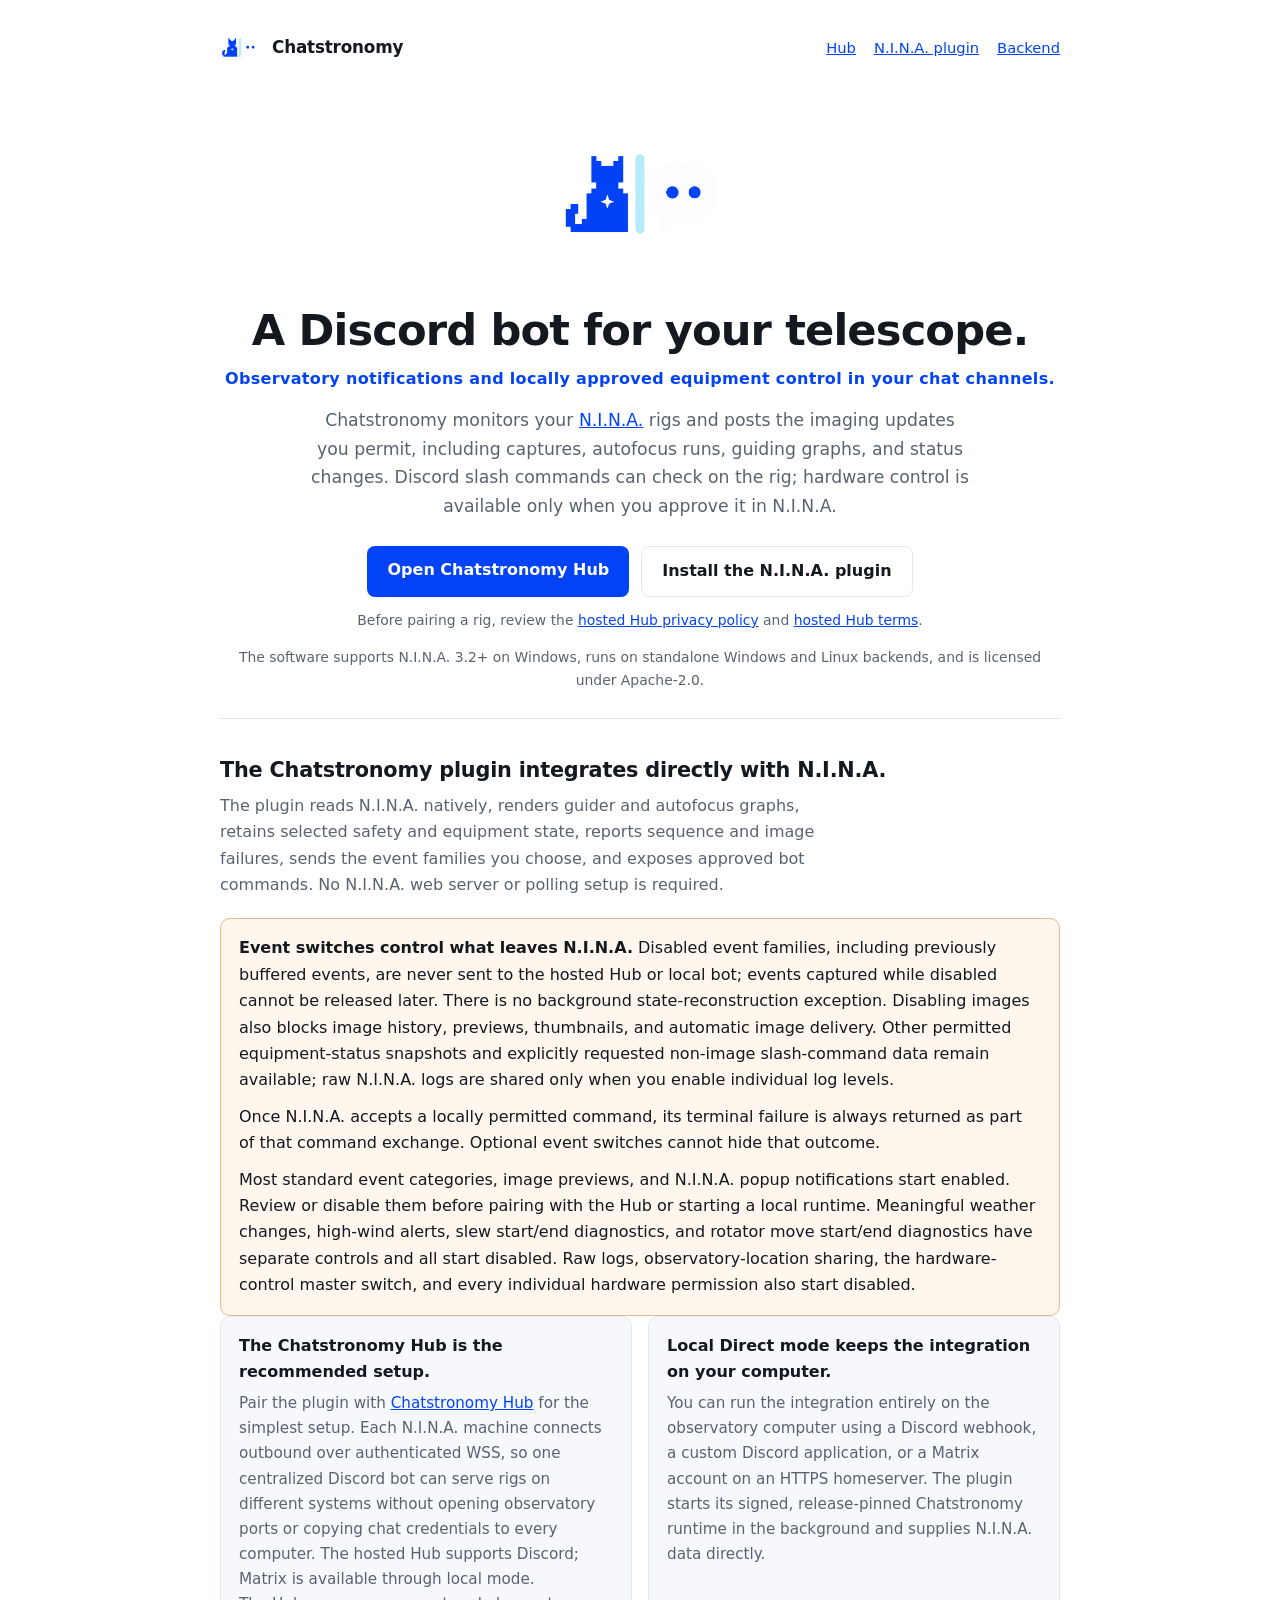
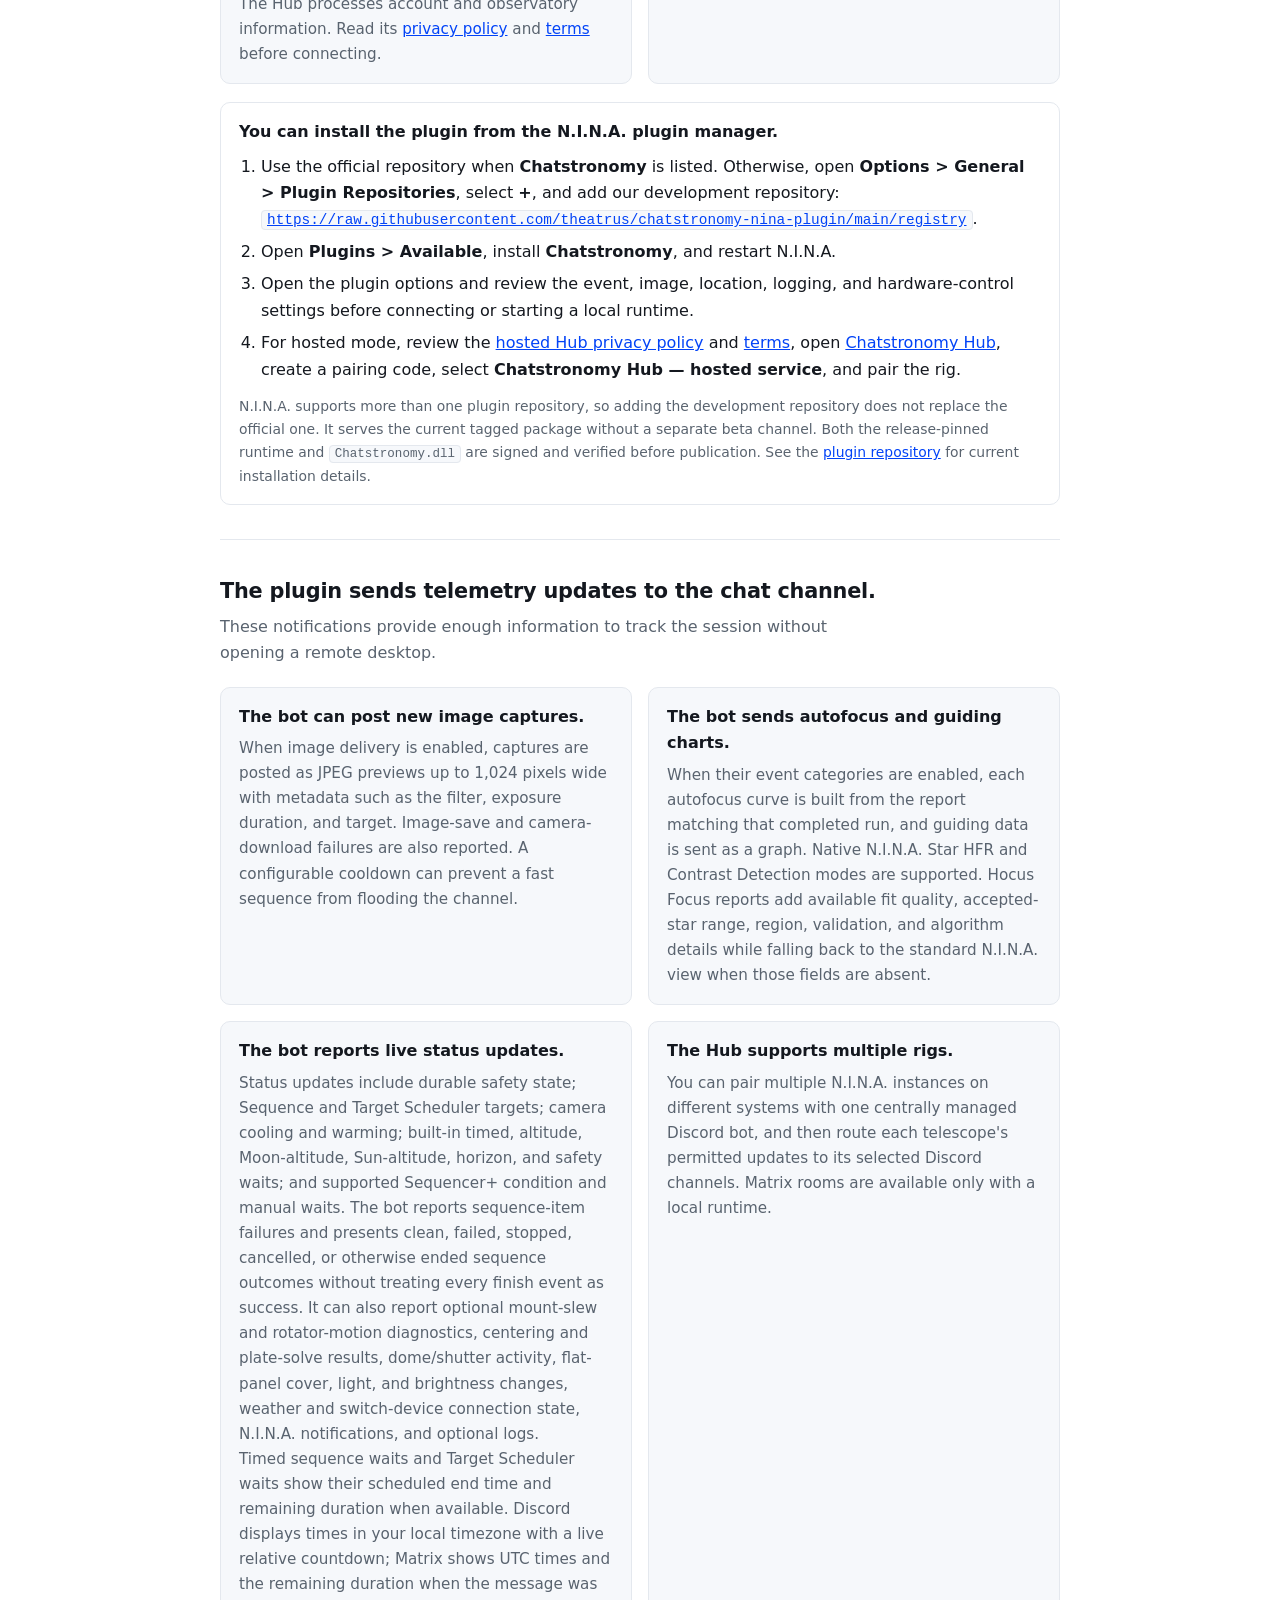
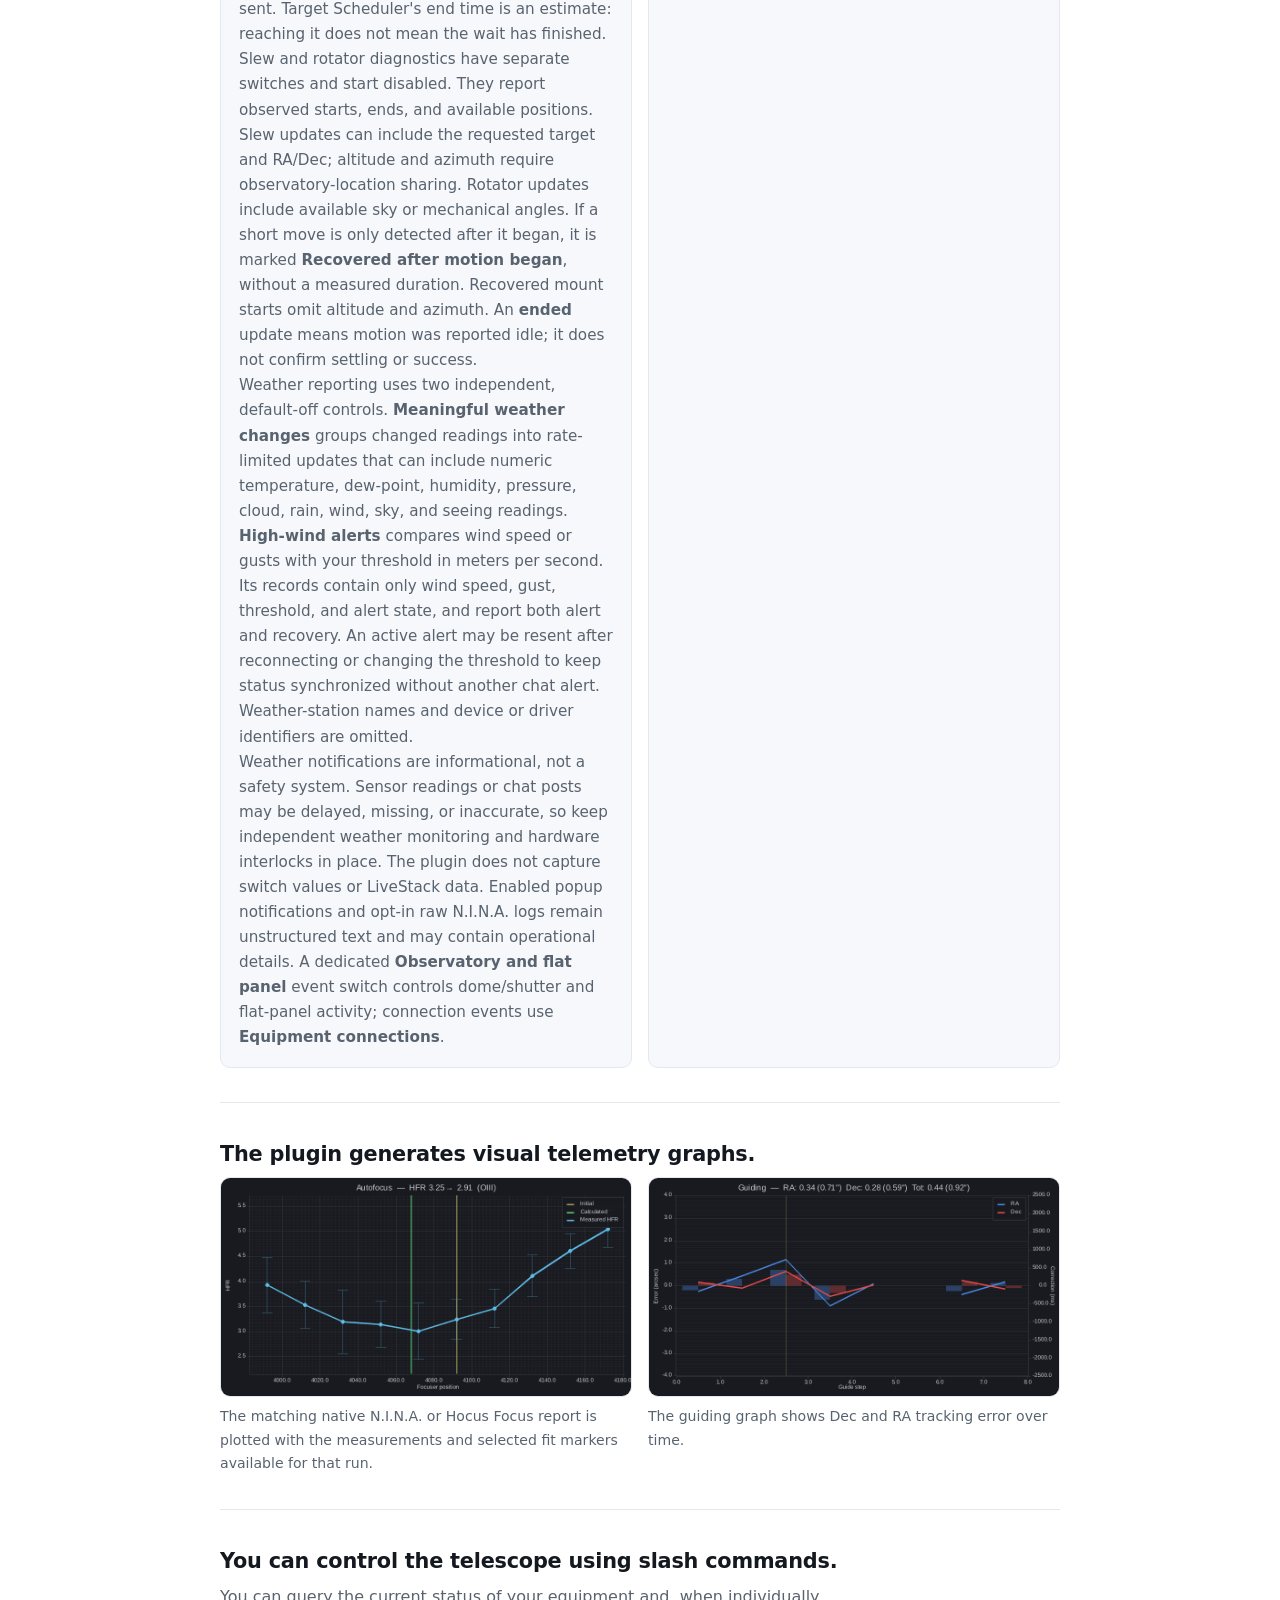
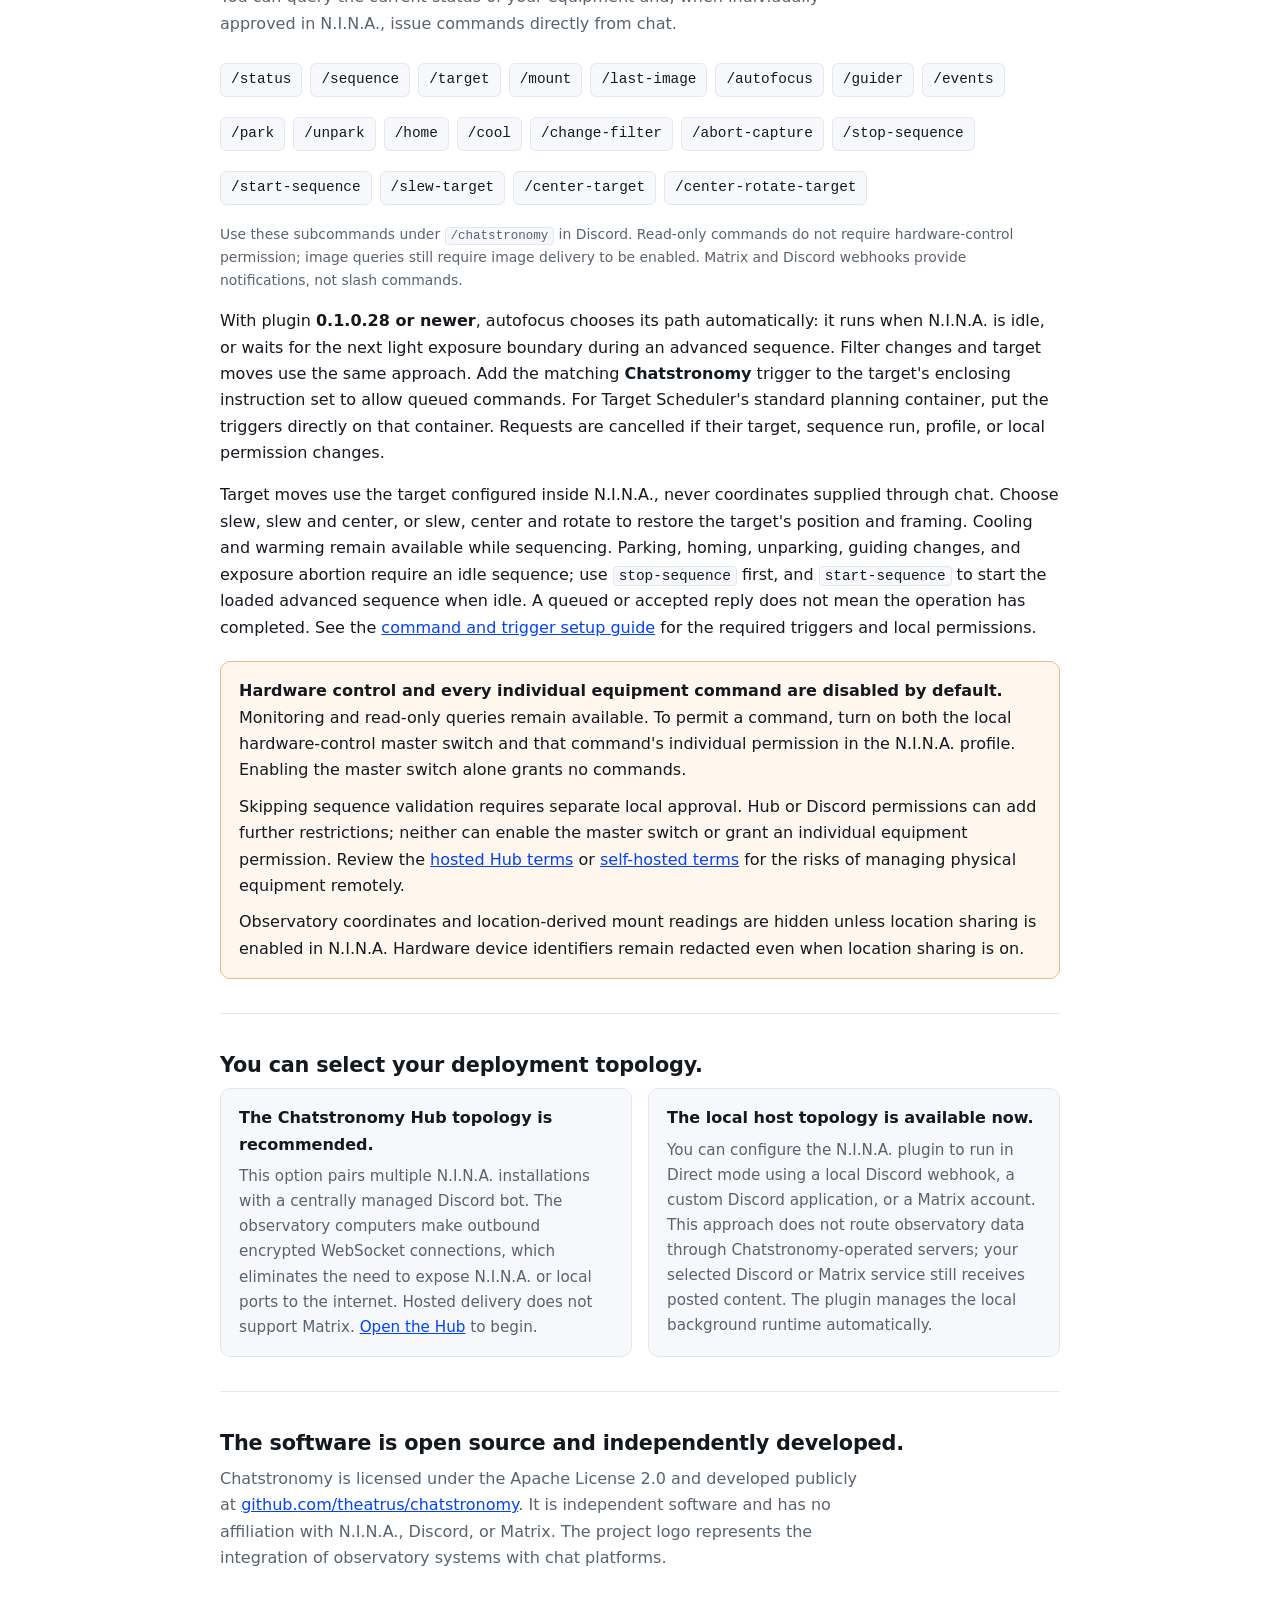
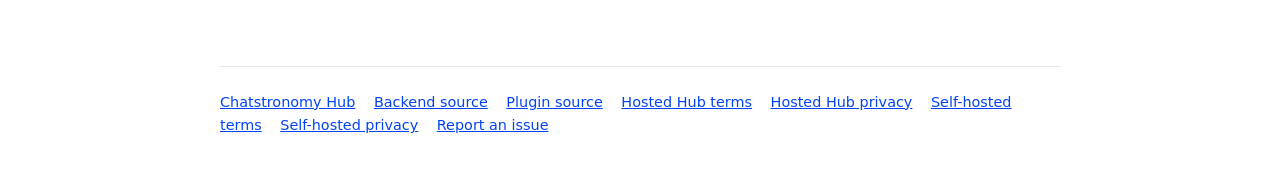
==== commit d82306e6: "Document sequence-safe commands and target recovery triggers" ====
--- a/index.html
+++ b/index.html
@@ -193,8 +193,33 @@
       <li>/last-image</li><li>/autofocus</li><li>/guider</li><li>/events</li>
       <li>/park</li><li>/unpark</li><li>/home</li><li>/cool</li>
       <li>/change-filter</li><li>/abort-capture</li><li>/stop-sequence</li>
+      <li>/start-sequence</li><li>/slew-target</li><li>/center-target</li>
+      <li>/center-rotate-target</li>
     </ul>
-    <p class="note">The plugin provides twenty-one commands in total. Read-only commands do not require hardware-control permission; image queries still require image delivery to be enabled.</p>
+    <p class="note">Use these subcommands under <code>/chatstronomy</code> in Discord. Read-only commands do not require hardware-control permission; image queries still require image delivery to be enabled. Matrix and Discord webhooks provide notifications, not slash commands.</p>
+
+    <p>
+      With plugin <strong>0.1.0.28 or newer</strong>, autofocus chooses its path
+      automatically: it runs when N.I.N.A. is idle, or waits for the next light
+      exposure boundary during an advanced sequence. Filter changes and target
+      moves use the same approach. Add the matching <strong>Chatstronomy</strong>
+      trigger to the target's enclosing instruction set to allow queued commands.
+      For Target Scheduler's standard planning container, put the triggers
+      directly on that container. Requests are cancelled if their target,
+      sequence run, profile, or local permission changes.
+    </p>
+    <p>
+      Target moves use the target configured inside N.I.N.A., never coordinates
+      supplied through chat. Choose slew, slew and center, or slew, center and
+      rotate to restore the target's position and framing. Cooling and warming
+      remain available while sequencing. Parking, homing, unparking, guiding
+      changes, and exposure abortion require an idle sequence; use
+      <code>stop-sequence</code> first, and
+      <code>start-sequence</code> to start the loaded advanced sequence when idle.
+      A queued or accepted reply does not mean the operation has completed.
+      See the <a href="https://github.com/theatrus/chatstronomy-nina-plugin#commands-while-imaging">command and trigger setup guide</a>
+      for the required triggers and local permissions.
+    </p>
 
     <div class="callout">
       <p>
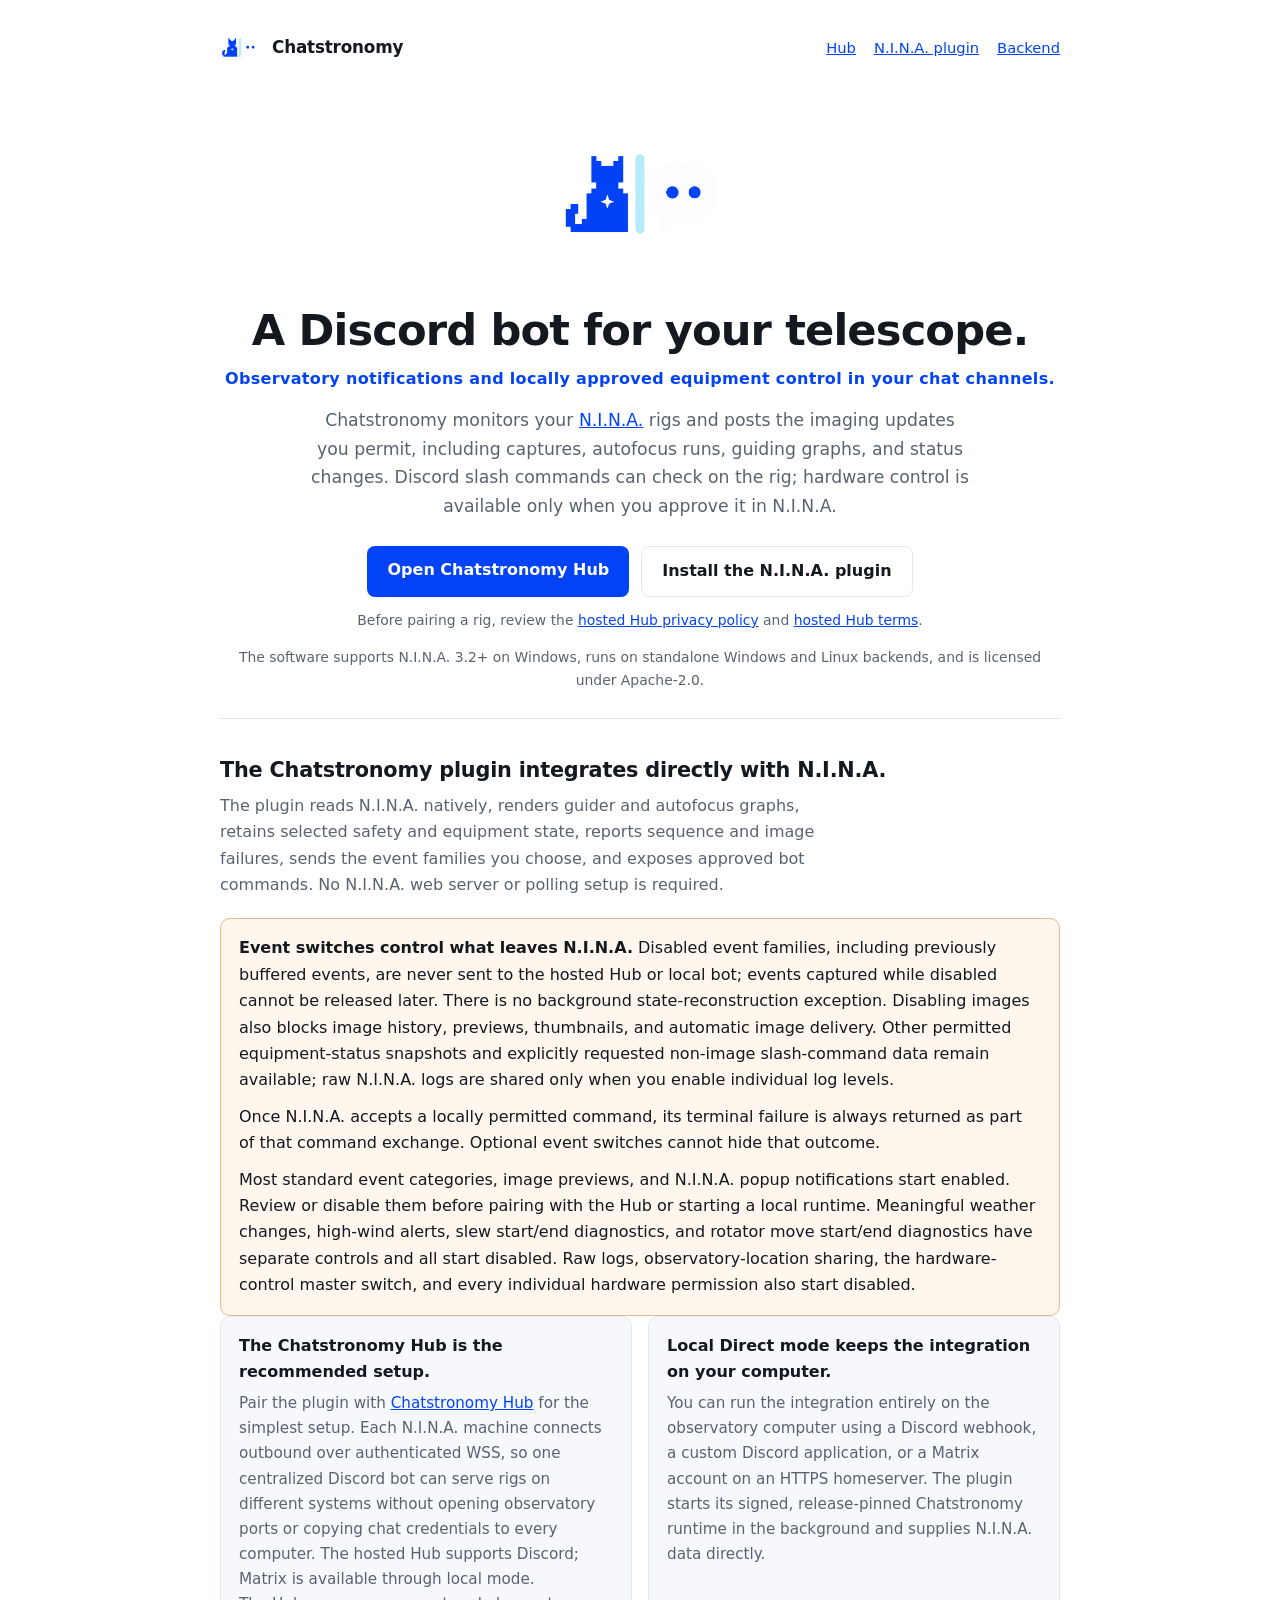
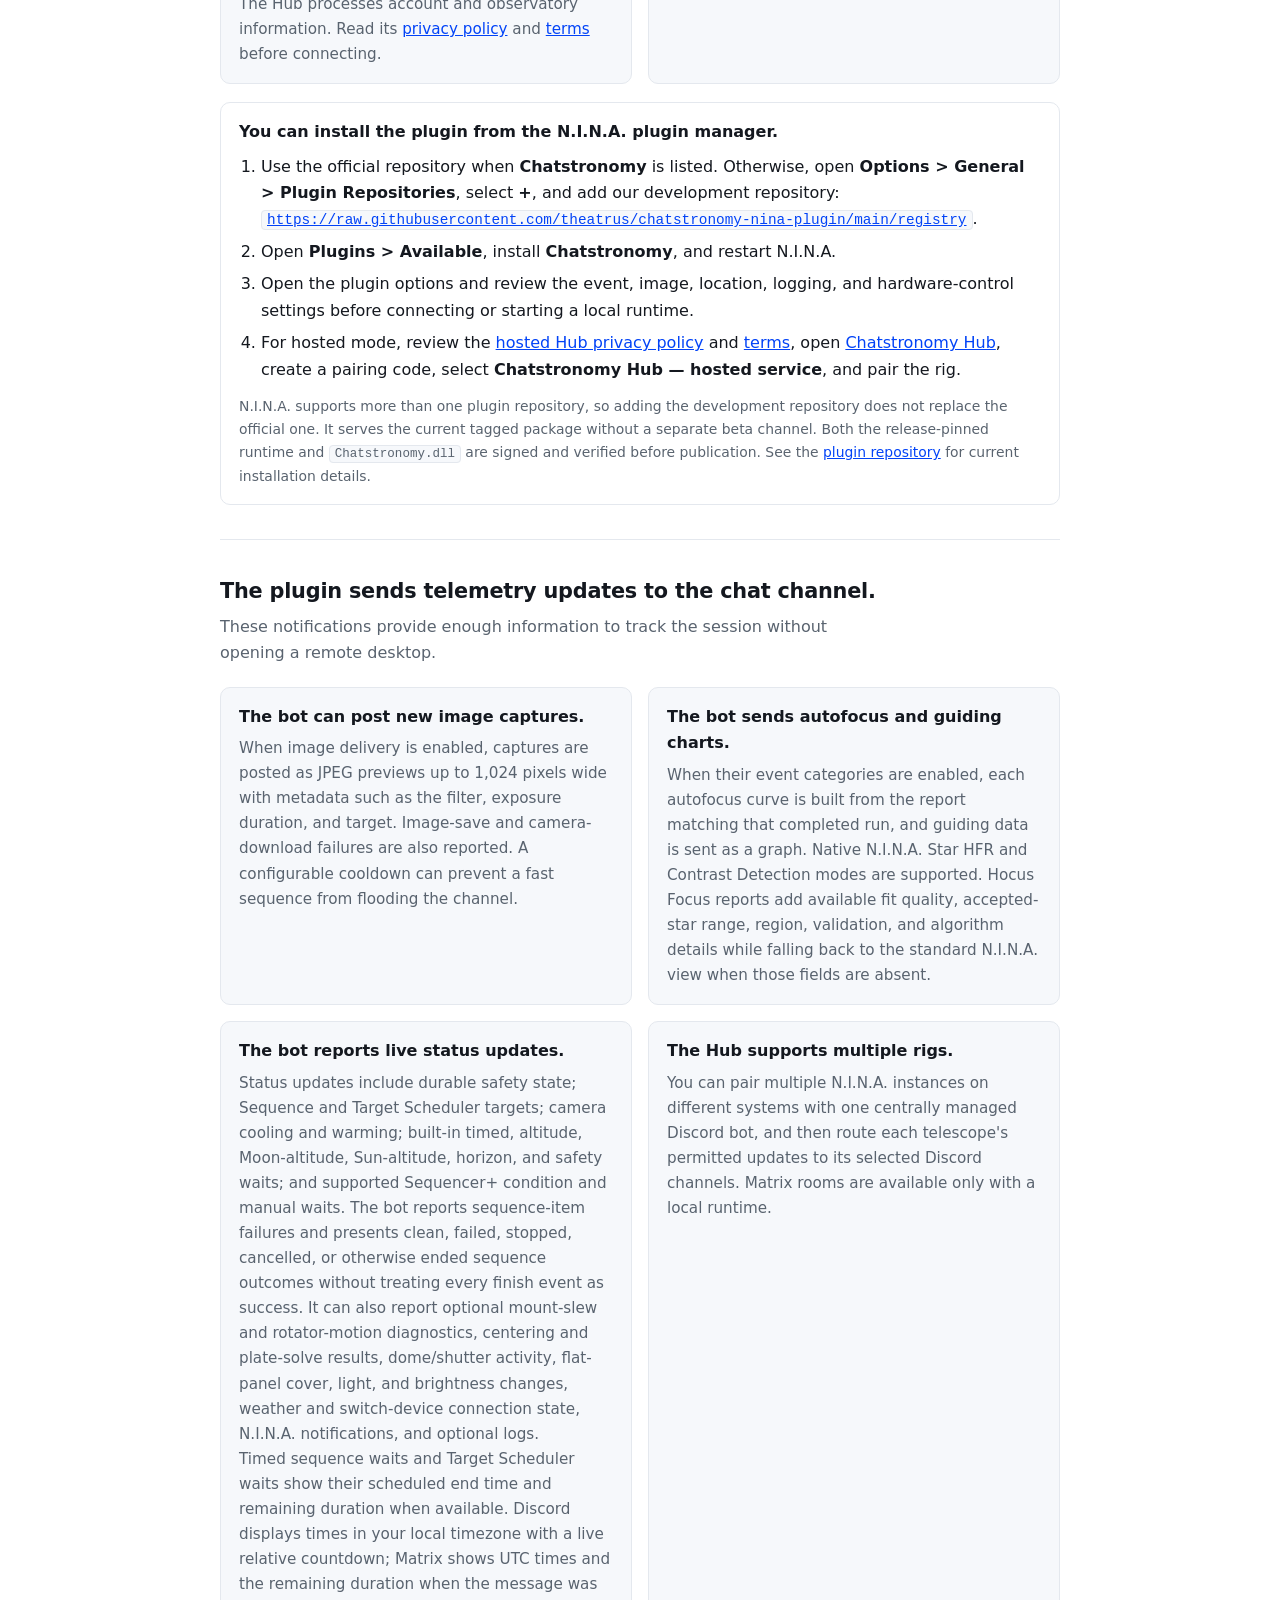
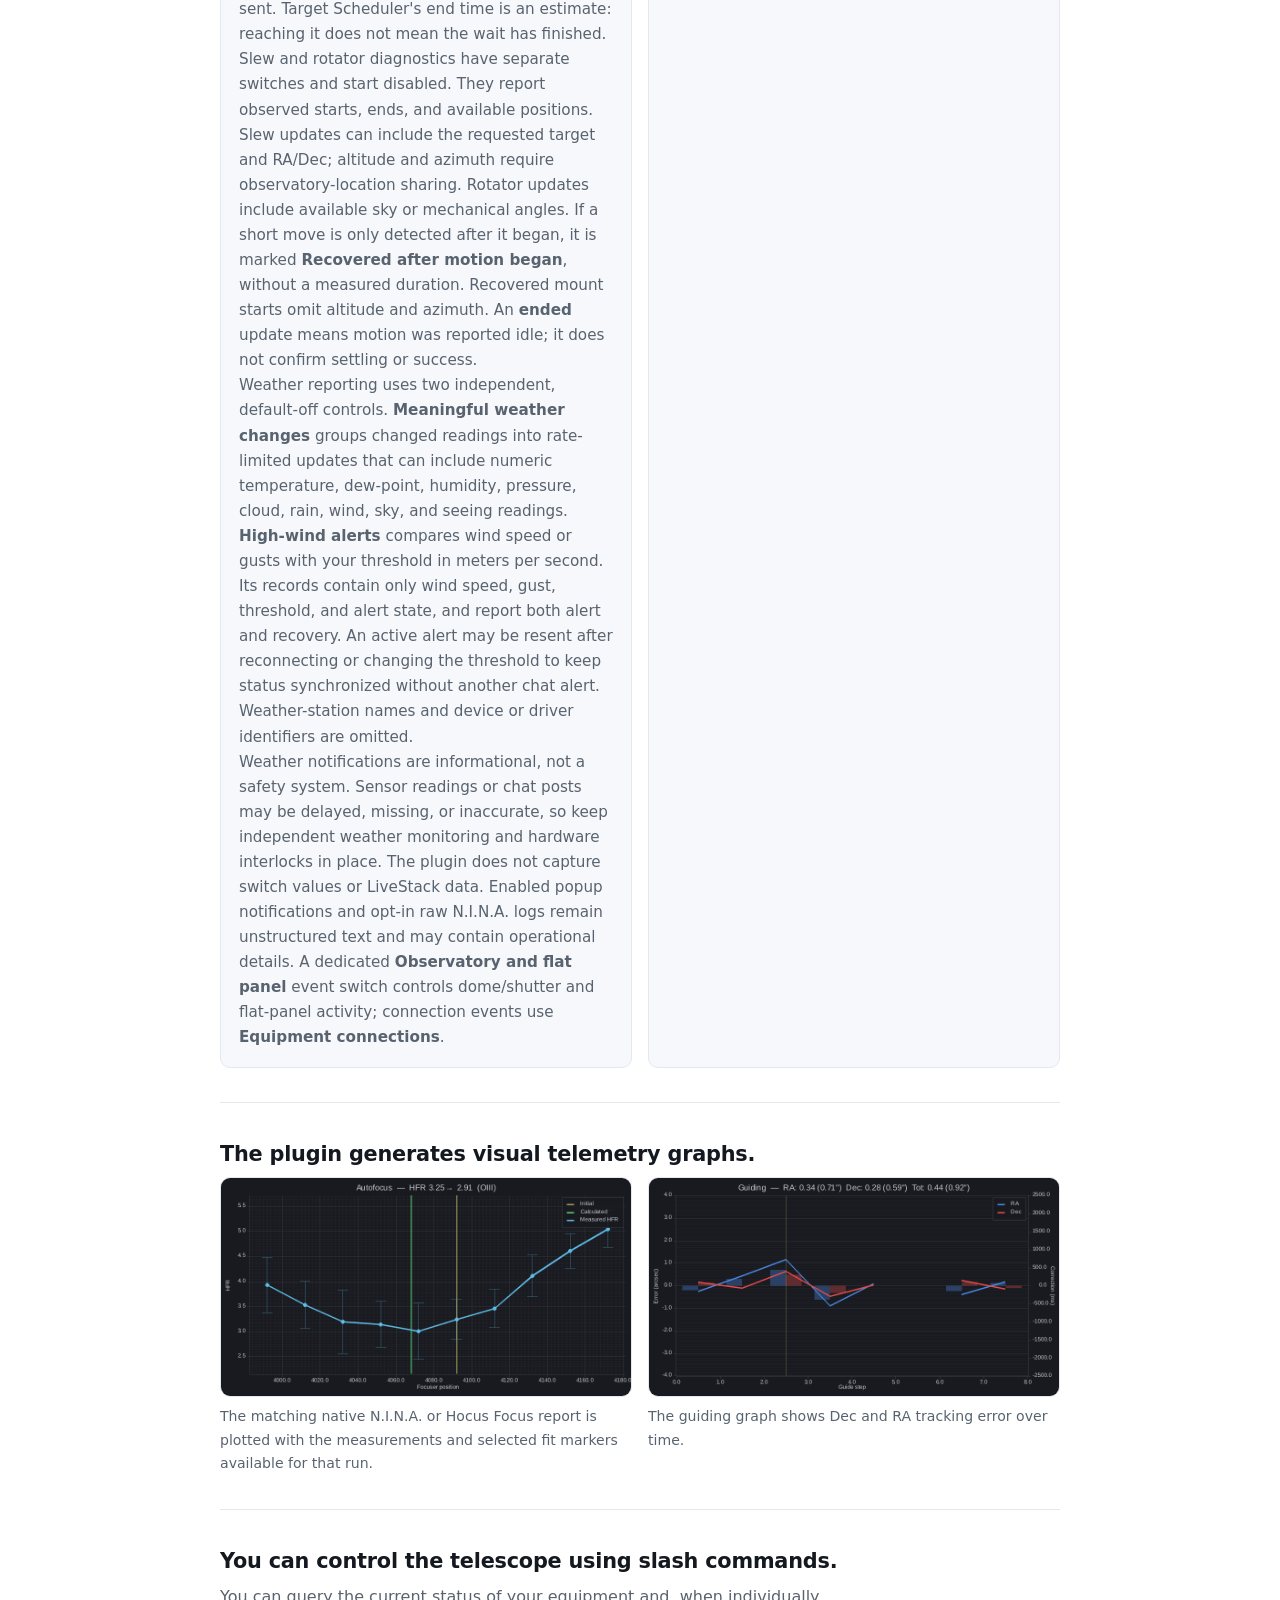
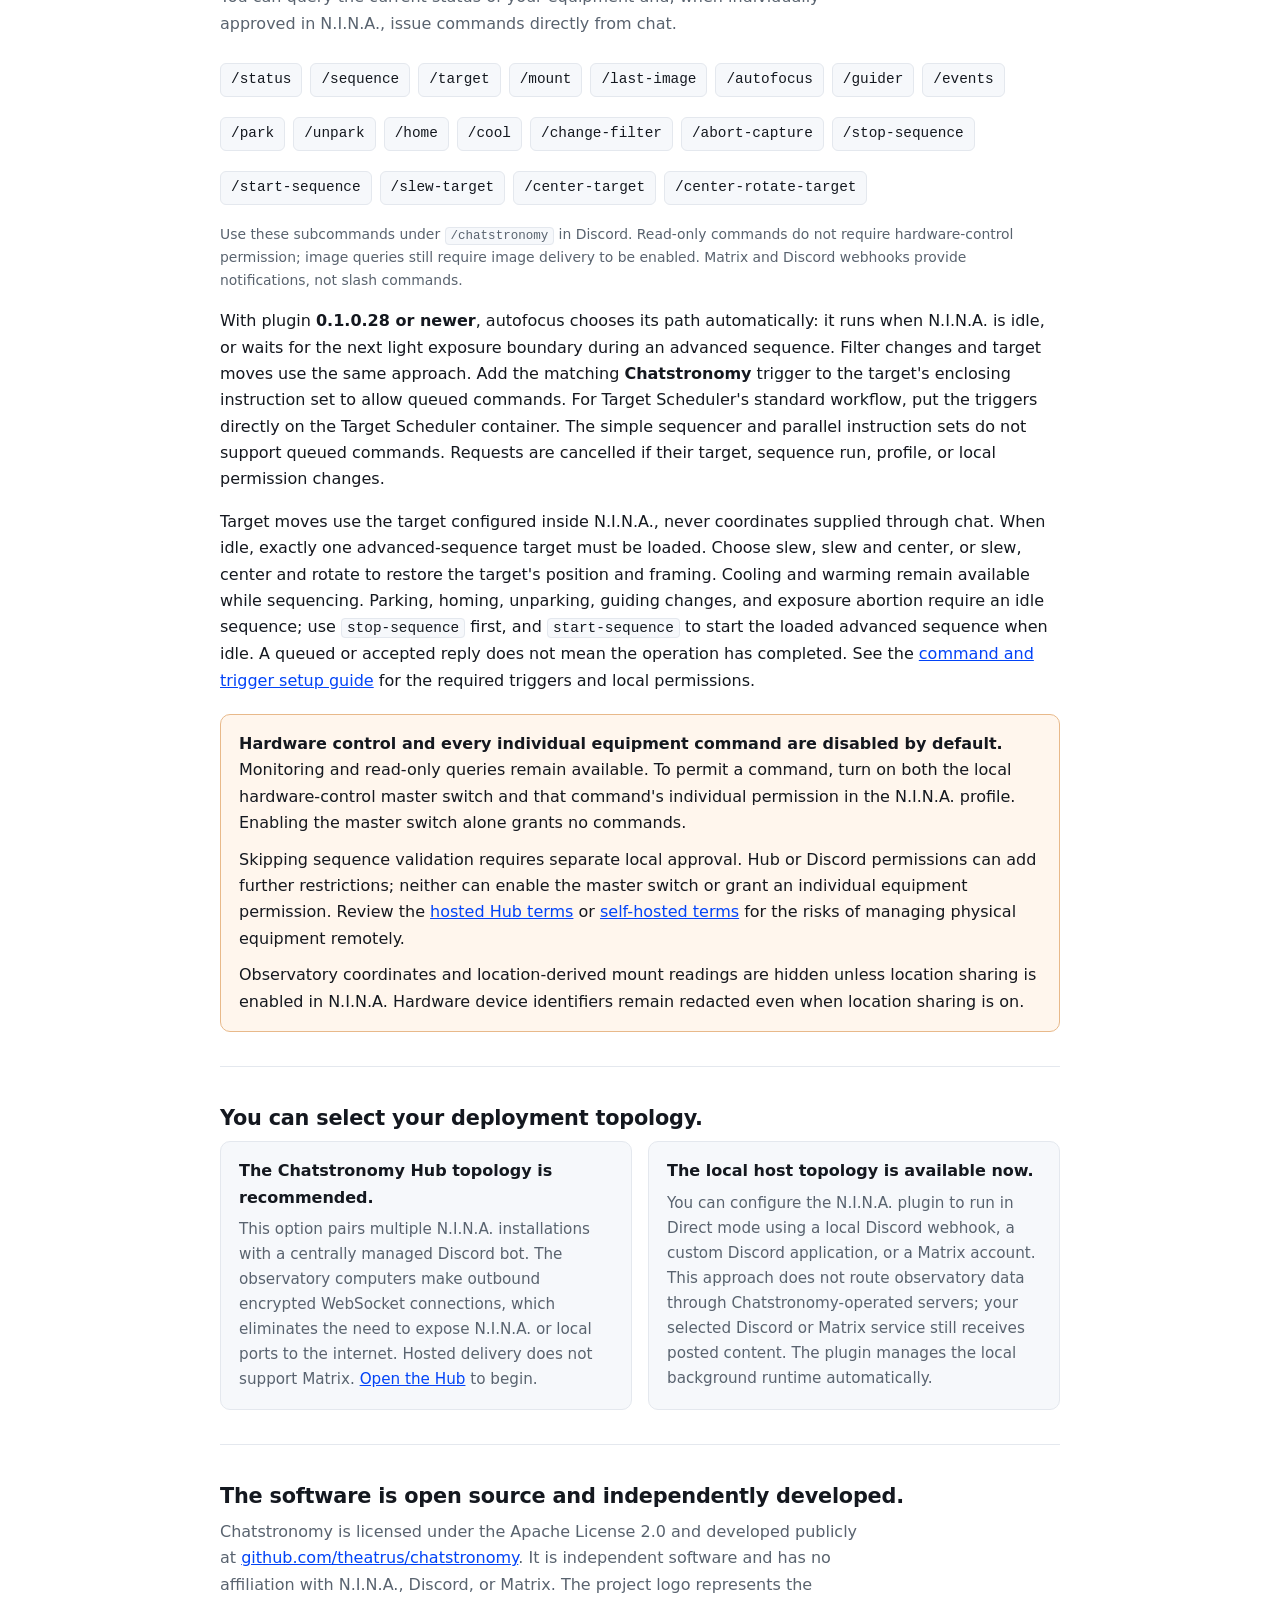
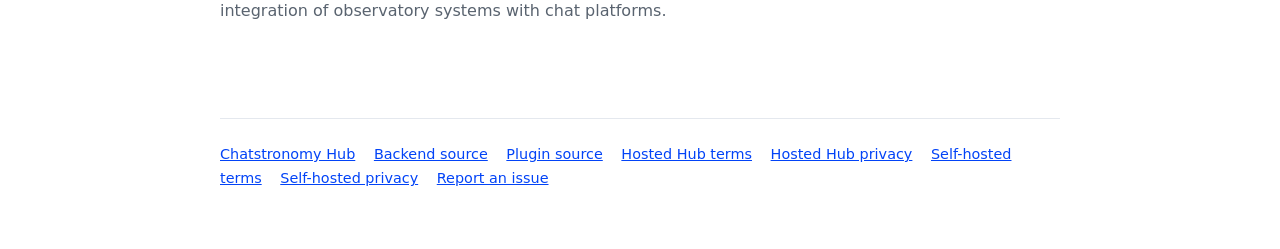
==== commit f0be8ad4: "Clarify supported sequence contexts and idle target selection" ====
--- a/index.html
+++ b/index.html
@@ -204,14 +204,16 @@
       exposure boundary during an advanced sequence. Filter changes and target
       moves use the same approach. Add the matching <strong>Chatstronomy</strong>
       trigger to the target's enclosing instruction set to allow queued commands.
-      For Target Scheduler's standard planning container, put the triggers
-      directly on that container. Requests are cancelled if their target,
-      sequence run, profile, or local permission changes.
+      For Target Scheduler's standard workflow, put the triggers directly on
+      the Target Scheduler container. The simple sequencer and parallel
+      instruction sets do not support queued commands. Requests are cancelled
+      if their target, sequence run, profile, or local permission changes.
     </p>
     <p>
       Target moves use the target configured inside N.I.N.A., never coordinates
-      supplied through chat. Choose slew, slew and center, or slew, center and
-      rotate to restore the target's position and framing. Cooling and warming
+      supplied through chat. When idle, exactly one advanced-sequence target
+      must be loaded. Choose slew, slew and center, or slew, center and rotate
+      to restore the target's position and framing. Cooling and warming
       remain available while sequencing. Parking, homing, unparking, guiding
       changes, and exposure abortion require an idle sequence; use
       <code>stop-sequence</code> first, and
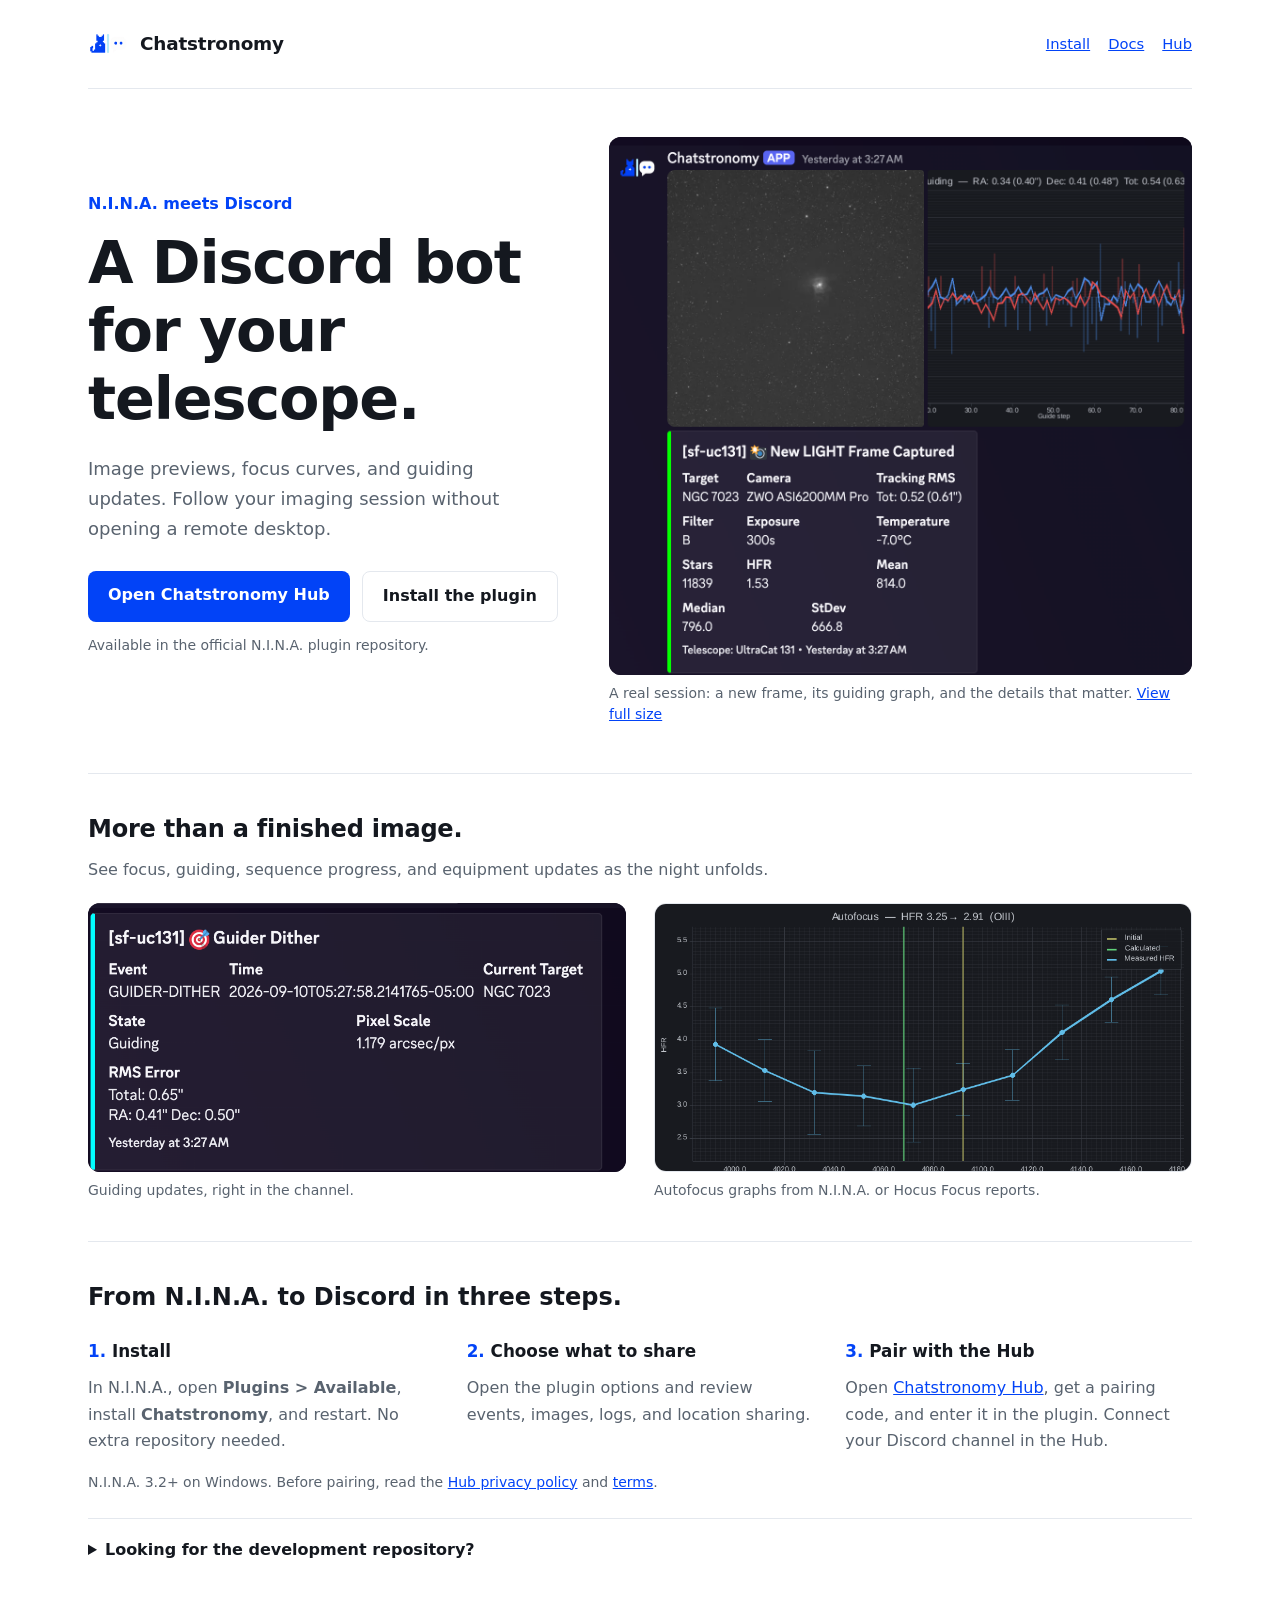
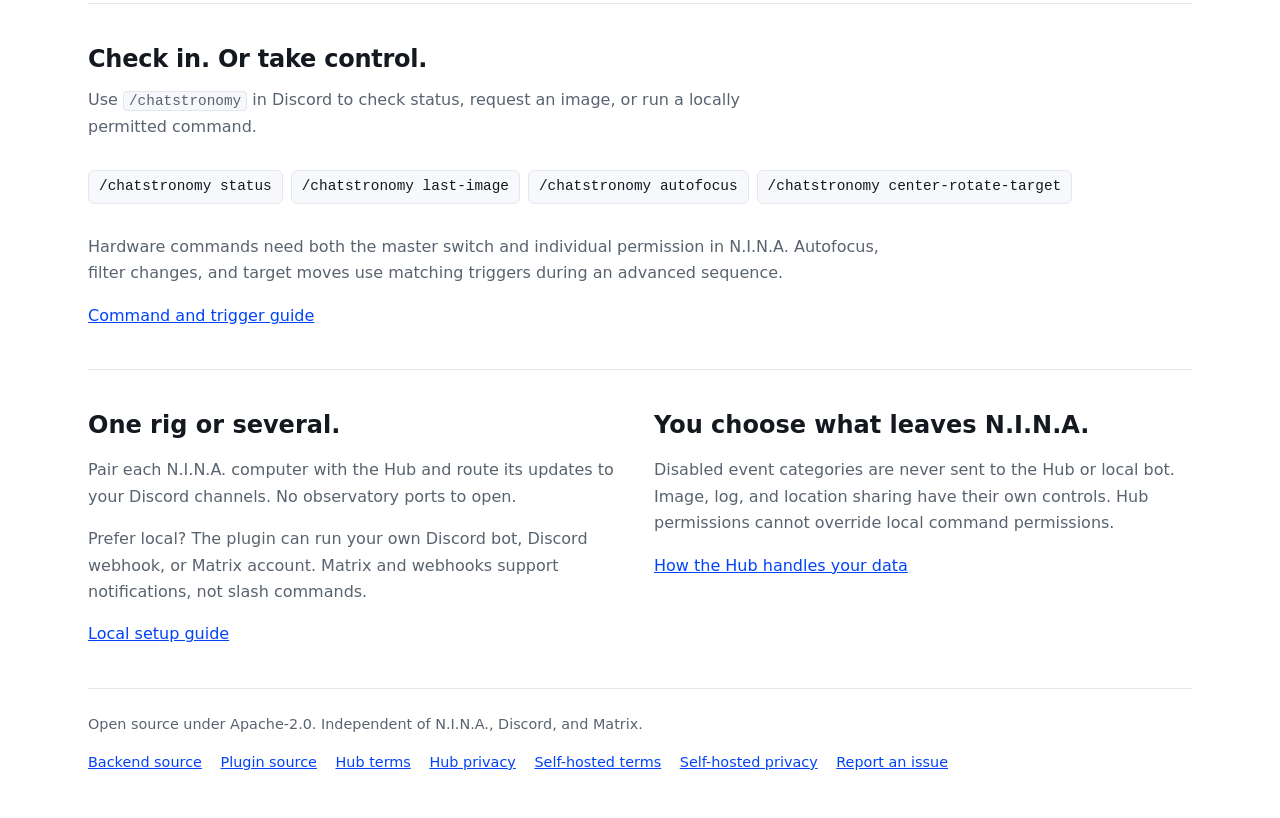
==== commit 230ad4c6: "Simplify homepage and show real Discord session screenshots" ====
--- a/index.html
+++ b/index.html
@@ -3,12 +3,13 @@
 <head>
 <meta charset="utf-8">
 <meta name="viewport" content="width=device-width, initial-scale=1">
-<title>Chatstronomy is a Discord bot for your telescope.</title>
-<meta name="description" content="Chatstronomy sends selected N.I.N.A. imaging updates to Discord through its hosted Hub, or to Discord or Matrix locally. Hardware commands require explicit approval in N.I.N.A.">
+<title>Chatstronomy — a Discord bot for your telescope</title>
+<meta name="description" content="Your N.I.N.A. imaging session in Discord: image previews, autofocus and guiding graphs, and optional telescope commands. Install from the N.I.N.A. plugin manager and pair with Chatstronomy Hub.">
 <link rel="stylesheet" href="/assets/style.css">
+<link rel="stylesheet" href="/assets/home.css">
 <link rel="icon" href="/assets/favicon.ico" sizes="any">
-<meta property="og:title" content="Chatstronomy is a Discord bot for your telescope.">
-<meta property="og:description" content="Send selected N.I.N.A. imaging updates to chat. Optional telescope-control commands require explicit approval on the observatory computer.">
+<meta property="og:title" content="Chatstronomy — a Discord bot for your telescope">
+<meta property="og:description" content="Your N.I.N.A. imaging session in Discord. Install the plugin, pair with the Hub, and follow the night from chat.">
 <meta property="og:image" content="https://chatstronomy.com/assets/og-image.png">
 <meta property="og:url" content="https://chatstronomy.com/">
 <meta property="og:type" content="website">
@@ -18,275 +19,109 @@
   window.dataLayer = window.dataLayer || [];
   function gtag(){dataLayer.push(arguments);}
   gtag('js', new Date());
-
   gtag('config', 'G-2J8D9J19WL');
 </script>
 </head>
-<body>
+<body class="home">
 <div class="wrap">
 
-  <div class="site-head">
-    <img src="/assets/logo.png" alt="">
+  <header class="site-head">
+    <img src="/assets/logo.png" alt="" width="40" height="40">
     <span class="brand"><a href="/">Chatstronomy</a></span>
-    <nav>
+    <nav aria-label="Main navigation">
+      <a href="#install-plugin">Install</a>
+      <a href="https://github.com/theatrus/chatstronomy-nina-plugin#readme">Docs</a>
       <a href="https://hub.chatstronomy.com/">Hub</a>
-      <a href="#nina-plugin">N.I.N.A. plugin</a>
-      <a href="https://github.com/theatrus/chatstronomy">Backend</a>
     </nav>
-  </div>
+  </header>
 
-  <div class="hero">
-    <img class="mark" src="/assets/logo.png" alt="Chatstronomy logo.">
-    <h1>A Discord bot for your telescope.</h1>
-    <p class="tagline">Observatory notifications and locally approved equipment control in your chat channels.</p>
-    <p class="lede">
-      Chatstronomy monitors your <a href="https://nighttime-imaging.eu/">N.I.N.A.</a>
-      rigs and posts the imaging updates you permit, including captures, autofocus
-      runs, guiding graphs, and status changes. Discord slash commands can check on
-      the rig; hardware control is available only when you approve it in N.I.N.A.
-    </p>
-    <div class="cta">
-      <a class="btn" href="https://hub.chatstronomy.com/">Open Chatstronomy Hub</a>
-      <a class="btn secondary" href="#install-plugin">Install the N.I.N.A. plugin</a>
-    </div>
-    <p class="note">
-      Before pairing a rig, review the
-      <a href="/hub-privacy.html">hosted Hub privacy policy</a> and
-      <a href="/hub-terms.html">hosted Hub terms</a>.
-    </p>
-    <p class="note">The software supports N.I.N.A. 3.2+ on Windows, runs on standalone Windows and Linux backends, and is licensed under Apache-2.0.</p>
-  </div>
-
-  <section id="nina-plugin">
-    <h2>The Chatstronomy plugin integrates directly with N.I.N.A.</h2>
-    <p class="sub">
-      The plugin reads N.I.N.A. natively, renders guider and autofocus graphs,
-      retains selected safety and equipment state, reports sequence and image
-      failures, sends the event families you choose, and exposes approved bot
-      commands. No N.I.N.A. web server or polling setup is required.
-    </p>
-    <div class="callout">
-      <p>
-        <strong>Event switches control what leaves N.I.N.A.</strong>
-        Disabled event families, including previously buffered events, are
-        never sent to the hosted Hub or local bot; events captured while
-        disabled cannot be released later. There is no background
-        state-reconstruction exception. Disabling images also blocks image
-        history, previews, thumbnails, and automatic image delivery. Other
-        permitted equipment-status snapshots and explicitly requested non-image
-        slash-command data remain available; raw N.I.N.A. logs are shared only
-        when you enable individual log levels.
-      </p>
-      <p>
-        Once N.I.N.A. accepts a locally permitted command, its terminal failure
-        is always returned as part of that command exchange. Optional event
-        switches cannot hide that outcome.
-      </p>
-      <p>
-        Most standard event categories, image previews, and N.I.N.A. popup
-        notifications start enabled. Review or disable them before pairing with
-        the Hub or starting a local runtime. Meaningful weather changes,
-        high-wind alerts, slew start/end diagnostics, and rotator move start/end
-        diagnostics have separate controls and all start disabled. Raw logs,
-        observatory-location sharing, the hardware-control master switch, and
-        every individual hardware permission also start disabled.
-      </p>
-    </div>
-    <div class="grid two">
-      <div class="card">
-        <h3>The Chatstronomy Hub is the recommended setup.</h3>
-        <p>
-          Pair the plugin with <a href="https://hub.chatstronomy.com/">Chatstronomy Hub</a>
-          for the simplest setup. Each N.I.N.A. machine connects outbound over
-          authenticated WSS, so one centralized Discord bot can serve
-          rigs on different systems without opening observatory ports or copying
-          chat credentials to every computer. The hosted Hub supports Discord;
-          Matrix is available through local mode.
-        </p>
-        <p class="note">
-          The Hub processes account and observatory information.
-          Read its <a href="/hub-privacy.html">privacy policy</a> and
-          <a href="/hub-terms.html">terms</a> before connecting.
-        </p>
+  <main>
+    <div class="hero">
+      <div class="hero-copy">
+        <p class="eyebrow">N.I.N.A. meets Discord</p>
+        <h1>A Discord bot for your telescope.</h1>
+        <p class="lede">Image previews, focus curves, and guiding updates. Follow your imaging session without opening a remote desktop.</p>
+        <div class="cta">
+          <a class="btn" href="https://hub.chatstronomy.com/">Open Chatstronomy Hub</a>
+          <a class="btn secondary" href="#install-plugin">Install the plugin</a>
+        </div>
+        <p class="note">Available in the official N.I.N.A. plugin repository.</p>
       </div>
-      <div class="card">
-        <h3>Local Direct mode keeps the integration on your computer.</h3>
-        <p>
-          You can run the integration entirely on the observatory computer using a Discord webhook,
-          a custom Discord application, or a Matrix account on an HTTPS homeserver.
-          The plugin starts its signed, release-pinned Chatstronomy runtime in
-          the background and supplies N.I.N.A. data directly.
-        </p>
-      </div>
+      <figure class="hero-shot">
+        <a class="discord-crop capture" href="/assets/discord-session.png" aria-label="View the full Discord session screenshot">
+          <img src="/assets/discord-session.png" width="1668" height="1624" fetchpriority="high" alt="Chatstronomy in Discord: an NGC 7023 image preview, guiding graph, and capture details including filter, exposure, temperature, and HFR.">
+        </a>
+        <figcaption>A real session: a new frame, its guiding graph, and the details that matter. <a href="/assets/discord-session.png">View full size</a></figcaption>
+      </figure>
     </div>
 
-    <div class="install" id="install-plugin">
-      <h3>You can install the plugin from the N.I.N.A. plugin manager.</h3>
-      <ol>
-        <li>Use the official repository when <strong>Chatstronomy</strong> is listed. Otherwise, open <strong>Options &gt; General &gt; Plugin Repositories</strong>, select <strong>+</strong>, and add our development repository: <a href="https://github.com/theatrus/chatstronomy-nina-plugin/tree/main/registry"><code>https://raw.githubusercontent.com/theatrus/chatstronomy-nina-plugin/main/registry</code></a>.</li>
-        <li>Open <strong>Plugins &gt; Available</strong>, install <strong>Chatstronomy</strong>, and restart N.I.N.A.</li>
-        <li>Open the plugin options and review the event, image, location, logging, and hardware-control settings before connecting or starting a local runtime.</li>
-        <li>For hosted mode, review the <a href="/hub-privacy.html">hosted Hub privacy policy</a> and <a href="/hub-terms.html">terms</a>, open <a href="https://hub.chatstronomy.com/">Chatstronomy Hub</a>, create a pairing code, select <strong>Chatstronomy Hub — hosted service</strong>, and pair the rig.</li>
-      </ol>
-      <p class="note">
-        N.I.N.A. supports more than one plugin repository, so adding the
-        development repository does not replace the official one. It serves
-        the current tagged package without a separate beta channel. Both the
-        release-pinned runtime and <code>Chatstronomy.dll</code> are signed and
-        verified before publication. See the
-        <a href="https://github.com/theatrus/chatstronomy-nina-plugin#install-from-nina">plugin repository</a>
-        for current installation details.
-      </p>
-    </div>
-  </section>
+    <section class="session" aria-labelledby="session-heading">
+      <h2 id="session-heading">More than a finished image.</h2>
+      <p class="sub">See focus, guiding, sequence progress, and equipment updates as the night unfolds.</p>
+      <div class="grid two">
+        <figure>
+          <a class="discord-crop dither" href="/assets/discord-session.png" aria-label="View the full Discord screenshot with a guider dither update">
+            <img src="/assets/discord-session.png" width="1668" height="1624" loading="lazy" alt="A Discord guider dither update showing the current target, guiding state, pixel scale, and RA and Dec RMS error.">
+          </a>
+          <figcaption>Guiding updates, right in the channel.</figcaption>
+        </figure>
+        <figure class="focus-shot">
+          <a href="/assets/autofocus-graph.png"><img src="/assets/autofocus-graph.png" loading="lazy" alt="An autofocus report plotted as a V-curve of HFR against focuser position."></a>
+          <figcaption>Autofocus graphs from N.I.N.A. or Hocus Focus reports.</figcaption>
+        </figure>
+      </div>
+    </section>
 
-  <section>
-    <h2>The plugin sends telemetry updates to the chat channel.</h2>
-    <p class="sub">
-      These notifications provide enough information to track the session without opening a remote desktop.
-    </p>
-    <div class="grid two">
-      <div class="card">
-        <h3>The bot can post new image captures.</h3>
-        <p>When image delivery is enabled, captures are posted as JPEG previews up to 1,024 pixels wide with metadata such as the filter, exposure duration, and target. Image-save and camera-download failures are also reported. A configurable cooldown can prevent a fast sequence from flooding the channel.</p>
+    <section id="nina-plugin" aria-labelledby="install-heading">
+      <div id="install-plugin">
+        <h2 id="install-heading">From N.I.N.A. to Discord in three steps.</h2>
+        <ol class="steps">
+          <li><h3>Install</h3><p>In N.I.N.A., open <strong>Plugins &gt; Available</strong>, install <strong>Chatstronomy</strong>, and restart. No extra repository needed.</p></li>
+          <li><h3>Choose what to share</h3><p>Open the plugin options and review events, images, logs, and location sharing.</p></li>
+          <li><h3>Pair with the Hub</h3><p>Open <a href="https://hub.chatstronomy.com/">Chatstronomy Hub</a>, get a pairing code, and enter it in the plugin. Connect your Discord channel in the Hub.</p></li>
+        </ol>
+        <p class="note">N.I.N.A. 3.2+ on Windows. Before pairing, read the <a href="/hub-privacy.html">Hub privacy policy</a> and <a href="/hub-terms.html">terms</a>.</p>
+        <details class="dev-repo">
+          <summary>Looking for the development repository?</summary>
+          <p>In <strong>Options &gt; General &gt; Plugin Repositories</strong>, select <strong>+</strong> and add:</p>
+          <p><code>https://raw.githubusercontent.com/theatrus/chatstronomy-nina-plugin/main/registry</code></p>
+          <p>This can sit alongside the official repository. <a href="https://github.com/theatrus/chatstronomy-nina-plugin#install-from-nina">Full installation guide</a></p>
+        </details>
       </div>
-      <div class="card">
-        <h3>The bot sends autofocus and guiding charts.</h3>
-        <p>When their event categories are enabled, each autofocus curve is built from the report matching that completed run, and guiding data is sent as a graph. Native N.I.N.A. Star HFR and Contrast Detection modes are supported. Hocus Focus reports add available fit quality, accepted-star range, region, validation, and algorithm details while falling back to the standard N.I.N.A. view when those fields are absent.</p>
+    </section>
+
+    <section class="commands" aria-labelledby="commands-heading">
+      <h2 id="commands-heading">Check in. Or take control.</h2>
+      <p class="sub">Use <code>/chatstronomy</code> in Discord to check status, request an image, or run a locally permitted command.</p>
+      <ul class="cmds" aria-label="Example Discord commands">
+        <li>/chatstronomy status</li><li>/chatstronomy last-image</li>
+        <li>/chatstronomy autofocus</li><li>/chatstronomy center-rotate-target</li>
+      </ul>
+      <p>Hardware commands need both the master switch and individual permission in N.I.N.A. Autofocus, filter changes, and target moves use matching triggers during an advanced sequence.</p>
+      <a href="https://github.com/theatrus/chatstronomy-nina-plugin#commands-while-imaging">Command and trigger guide</a>
+    </section>
+
+    <section class="grid two choices" aria-label="Connection and sharing options">
+      <div>
+        <h2>One rig or several.</h2>
+        <p>Pair each N.I.N.A. computer with the Hub and route its updates to your Discord channels. No observatory ports to open.</p>
+        <p>Prefer local? The plugin can run your own Discord bot, Discord webhook, or Matrix account. Matrix and webhooks support notifications, not slash commands.</p>
+        <a href="https://github.com/theatrus/chatstronomy-nina-plugin#readme">Local setup guide</a>
       </div>
-      <div class="card">
-        <h3>The bot reports live status updates.</h3>
-        <p>Status updates include durable safety state; Sequence and Target Scheduler targets; camera cooling and warming; built-in timed, altitude, Moon-altitude, Sun-altitude, horizon, and safety waits; and supported Sequencer+ condition and manual waits. The bot reports sequence-item failures and presents clean, failed, stopped, cancelled, or otherwise ended sequence outcomes without treating every finish event as success. It can also report optional mount-slew and rotator-motion diagnostics, centering and plate-solve results, dome/shutter activity, flat-panel cover, light, and brightness changes, weather and switch-device connection state, N.I.N.A. notifications, and optional logs.</p>
-        <p>Timed sequence waits and Target Scheduler waits show their scheduled end time and remaining duration when available. Discord displays times in your local timezone with a live relative countdown; Matrix shows UTC times and the remaining duration when the message was sent. Target Scheduler's end time is an estimate: reaching it does not mean the wait has finished.</p>
-        <p>Slew and rotator diagnostics have separate switches and start disabled. They report observed starts, ends, and available positions. Slew updates can include the requested target and RA/Dec; altitude and azimuth require observatory-location sharing. Rotator updates include available sky or mechanical angles. If a short move is only detected after it began, it is marked <strong>Recovered after motion began</strong>, without a measured duration. Recovered mount starts omit altitude and azimuth. An <strong>ended</strong> update means motion was reported idle; it does not confirm settling or success.</p>
-        <p>Weather reporting uses two independent, default-off controls. <strong>Meaningful weather changes</strong> groups changed readings into rate-limited updates that can include numeric temperature, dew-point, humidity, pressure, cloud, rain, wind, sky, and seeing readings. <strong>High-wind alerts</strong> compares wind speed or gusts with your threshold in meters per second. Its records contain only wind speed, gust, threshold, and alert state, and report both alert and recovery. An active alert may be resent after reconnecting or changing the threshold to keep status synchronized without another chat alert. Weather-station names and device or driver identifiers are omitted.</p>
-        <p class="note">Weather notifications are informational, not a safety system. Sensor readings or chat posts may be delayed, missing, or inaccurate, so keep independent weather monitoring and hardware interlocks in place. The plugin does not capture switch values or LiveStack data. Enabled popup notifications and opt-in raw N.I.N.A. logs remain unstructured text and may contain operational details. A dedicated <strong>Observatory and flat panel</strong> event switch controls dome/shutter and flat-panel activity; connection events use <strong>Equipment connections</strong>.</p>
+      <div>
+        <h2>You choose what leaves N.I.N.A.</h2>
+        <p>Disabled event categories are never sent to the Hub or local bot. Image, log, and location sharing have their own controls. Hub permissions cannot override local command permissions.</p>
+        <a href="/hub-privacy.html">How the Hub handles your data</a>
       </div>
-      <div class="card">
-        <h3>The Hub supports multiple rigs.</h3>
-        <p>You can pair multiple N.I.N.A. instances on different systems with one centrally managed Discord bot, and then route each telescope's permitted updates to its selected Discord channels. Matrix rooms are available only with a local runtime.</p>
-      </div>
-    </div>
-  </section>
-
-  <section>
-    <h2>The plugin generates visual telemetry graphs.</h2>
-    <div class="grid two">
-      <figure>
-        <img src="/assets/autofocus-graph.png" alt="An autofocus run plotted as a V-curve of HFR against focuser position">
-        <figcaption>The matching native N.I.N.A. or Hocus Focus report is plotted with the measurements and selected fit markers available for that run.</figcaption>
-      </figure>
-      <figure>
-        <img src="/assets/guiding-graph.png" alt="A guiding graph showing RA and Dec error over time">
-        <figcaption>The guiding graph shows Dec and RA tracking error over time.</figcaption>
-      </figure>
-    </div>
-  </section>
-
-  <section>
-    <h2>You can control the telescope using slash commands.</h2>
-    <p class="sub">
-      You can query the current status of your equipment and, when individually approved in N.I.N.A., issue commands directly from chat.
-    </p>
-    <ul class="cmds">
-      <li>/status</li><li>/sequence</li><li>/target</li><li>/mount</li>
-      <li>/last-image</li><li>/autofocus</li><li>/guider</li><li>/events</li>
-      <li>/park</li><li>/unpark</li><li>/home</li><li>/cool</li>
-      <li>/change-filter</li><li>/abort-capture</li><li>/stop-sequence</li>
-      <li>/start-sequence</li><li>/slew-target</li><li>/center-target</li>
-      <li>/center-rotate-target</li>
-    </ul>
-    <p class="note">Use these subcommands under <code>/chatstronomy</code> in Discord. Read-only commands do not require hardware-control permission; image queries still require image delivery to be enabled. Matrix and Discord webhooks provide notifications, not slash commands.</p>
-
-    <p>
-      With plugin <strong>0.1.0.28 or newer</strong>, autofocus chooses its path
-      automatically: it runs when N.I.N.A. is idle, or waits for the next light
-      exposure boundary during an advanced sequence. Filter changes and target
-      moves use the same approach. Add the matching <strong>Chatstronomy</strong>
-      trigger to the target's enclosing instruction set to allow queued commands.
-      For Target Scheduler's standard workflow, put the triggers directly on
-      the Target Scheduler container. The simple sequencer and parallel
-      instruction sets do not support queued commands. Requests are cancelled
-      if their target, sequence run, profile, or local permission changes.
-    </p>
-    <p>
-      Target moves use the target configured inside N.I.N.A., never coordinates
-      supplied through chat. When idle, exactly one advanced-sequence target
-      must be loaded. Choose slew, slew and center, or slew, center and rotate
-      to restore the target's position and framing. Cooling and warming
-      remain available while sequencing. Parking, homing, unparking, guiding
-      changes, and exposure abortion require an idle sequence; use
-      <code>stop-sequence</code> first, and
-      <code>start-sequence</code> to start the loaded advanced sequence when idle.
-      A queued or accepted reply does not mean the operation has completed.
-      See the <a href="https://github.com/theatrus/chatstronomy-nina-plugin#commands-while-imaging">command and trigger setup guide</a>
-      for the required triggers and local permissions.
-    </p>
-
-    <div class="callout">
-      <p>
-        <strong>Hardware control and every individual equipment command are disabled by default.</strong>
-        Monitoring and read-only queries remain available. To permit a command,
-        turn on both the local hardware-control master switch and that command's
-        individual permission in the N.I.N.A. profile. Enabling the master
-        switch alone grants no commands.
-      </p>
-      <p>
-        Skipping sequence validation requires separate local approval. Hub or
-        Discord permissions can add further restrictions; neither can enable
-        the master switch or grant an individual equipment permission.
-        Review the <a href="/hub-terms.html">hosted Hub terms</a> or
-        <a href="/terms.html">self-hosted terms</a> for the risks of managing
-        physical equipment remotely.
-      </p>
-      <p>
-        Observatory coordinates and location-derived mount readings are hidden
-        unless location sharing is enabled in N.I.N.A. Hardware device
-        identifiers remain redacted even when location sharing is on.
-      </p>
-    </div>
-  </section>
-
-  <section>
-    <h2>You can select your deployment topology.</h2>
-    <div class="grid two">
-      <div class="card">
-        <h3>The Chatstronomy Hub topology is recommended.</h3>
-        <p>
-          This option pairs multiple N.I.N.A. installations with a centrally managed Discord bot. The observatory computers make outbound encrypted WebSocket connections, which eliminates the need to expose N.I.N.A. or local ports to the internet. Hosted delivery does not support Matrix.
-          <a href="https://hub.chatstronomy.com/">Open the Hub</a> to begin.
-        </p>
-      </div>
-      <div class="card">
-        <h3>The local host topology is available now.</h3>
-        <p>
-          You can configure the N.I.N.A. plugin to run in Direct mode using a
-          local Discord webhook, a custom Discord application, or a Matrix
-          account. This approach does not route observatory data through
-          Chatstronomy-operated servers; your selected Discord or Matrix
-          service still receives posted content. The plugin manages the local
-          background runtime automatically.
-        </p>
-      </div>
-    </div>
-  </section>
-
-  <section>
-    <h2>The software is open source and independently developed.</h2>
-    <p class="sub" style="max-width:64ch">
-      Chatstronomy is licensed under the Apache License 2.0 and developed publicly at
-      <a href="https://github.com/theatrus/chatstronomy">github.com/theatrus/chatstronomy</a>.
-      It is independent software and has no affiliation with N.I.N.A., Discord, or Matrix.
-      The project logo represents the integration of observatory systems with chat platforms.
-    </p>
-  </section>
+    </section>
+  </main>
 
   <footer>
-    <a href="https://hub.chatstronomy.com/">Chatstronomy Hub</a>
+    <p>Open source under Apache-2.0. Independent of N.I.N.A., Discord, and Matrix.</p>
     <a href="https://github.com/theatrus/chatstronomy">Backend source</a>
     <a href="https://github.com/theatrus/chatstronomy-nina-plugin">Plugin source</a>
-    <a href="/hub-terms.html">Hosted Hub terms</a>
-    <a href="/hub-privacy.html">Hosted Hub privacy</a>
+    <a href="/hub-terms.html">Hub terms</a>
+    <a href="/hub-privacy.html">Hub privacy</a>
     <a href="/terms.html">Self-hosted terms</a>
     <a href="/privacy.html">Self-hosted privacy</a>
     <a href="https://github.com/theatrus/chatstronomy/issues">Report an issue</a>
--- a/assets/home.css
+++ b/assets/home.css
@@ -0,0 +1,59 @@
+/* Homepage-only layout. Keep the shared policy-page styles unchanged. */
+.home .wrap { max-width: 1160px; padding-inline: 28px; }
+.home .site-head { padding: 24px 0; border-bottom: 1px solid var(--line); }
+.home .site-head .brand { font-size: 1.15rem; }
+.home .hero {
+  display: grid; grid-template-columns: .9fr 1.1fr; align-items: center;
+  gap: 44px; padding: 48px 0; text-align: left;
+}
+.home .hero h1 { font-size: clamp(2.4rem, 4.6vw, 3.8rem); margin: 12px 0 22px; }
+.home .eyebrow { color: var(--accent); font-weight: 650; margin: 0; }
+.home .lede { font-size: 1.125rem; margin: 0; max-width: 38ch; }
+.home .cta { justify-content: flex-start; margin-top: 28px; }
+.home .note { font-size: .875rem; }
+.home section { padding: 40px 0; }
+.home h2 { font-size: 1.5rem; line-height: 1.3; margin: 0 0 12px; }
+.home section > p.sub { max-width: 68ch; }
+.home .grid { gap: 28px; }
+.home figcaption { font-size: .875rem; line-height: 1.5; }
+.home .discord-crop { display: block; position: relative; overflow: hidden; background: #110d20; border-radius: 12px; }
+.home .discord-crop img { max-width: none; height: auto; position: absolute; border: 0; border-radius: 0; }
+/* Two unaltered message views from the supplied 1668 × 1624 screenshot. */
+.home .capture { aspect-ratio: 1240 / 1144; }
+.home .capture img { width: 134.516129%; left: 0; top: 0; }
+.home .dither { aspect-ratio: 960 / 480; }
+.home .dither img { width: 173.75%; left: -12.5%; top: -237.5%; }
+.home .focus-shot > a { display: grid; place-items: center; aspect-ratio: 2; background: var(--card); border: 1px solid var(--line); border-radius: 12px; overflow: hidden; }
+.home .focus-shot img { max-height: 100%; border: 0; border-radius: 0; }
+.home .steps { display: grid; grid-template-columns: repeat(3, minmax(0, 1fr)); gap: 32px; list-style: none; padding: 0; counter-reset: setup; }
+.home .steps li { counter-increment: setup; margin: 8px 0 0; }
+.home .steps h3 { font-size: 1.05rem; margin: 0 0 10px; }
+.home .steps h3::before { content: counter(setup) ". "; color: var(--accent); }
+.home .steps p { margin: 0; color: var(--muted); }
+.home .dev-repo { border-top: 1px solid var(--line); margin-top: 24px; padding-top: 18px; }
+.home summary { cursor: pointer; font-weight: 600; }
+.home .dev-repo code { overflow-wrap: anywhere; }
+.home .dev-repo p { margin-bottom: 0; }
+.home .cmds { margin: 24px 0; }
+.home .commands > p:not(.sub) { max-width: 78ch; color: var(--muted); }
+.home .choices p { color: var(--muted); }
+.home footer { margin-top: 0; padding-bottom: 36px; }
+.home footer p { margin-top: 0; }
+.home footer a { display: inline-block; margin-bottom: 8px; }
+.home a:focus-visible, .home summary:focus-visible { outline: 3px solid var(--accent); outline-offset: 4px; }
+@media (max-width: 800px) {
+  .home .hero { grid-template-columns: 1fr; gap: 28px; padding: 32px 0; }
+  .home .hero-copy { max-width: 620px; }
+  .home .hero h1 { max-width: 15ch; }
+  .home .hero-shot { width: 100%; max-width: 600px; justify-self: center; }
+  .home .lede { max-width: 48ch; }
+  .home .steps { grid-template-columns: 1fr; gap: 20px; }
+}
+@media (max-width: 480px) {
+  .home .wrap { padding-inline: 20px; }
+  .home .site-head { flex-wrap: wrap; gap: 10px; }
+  .home .site-head nav { width: 100%; margin-left: 50px; gap: 24px; }
+  .home .hero h1 { font-size: 2.6rem; }
+  .home .cta { flex-direction: column; align-items: stretch; text-align: center; }
+  .home .cmds li { max-width: 100%; overflow-wrap: anywhere; }
+}
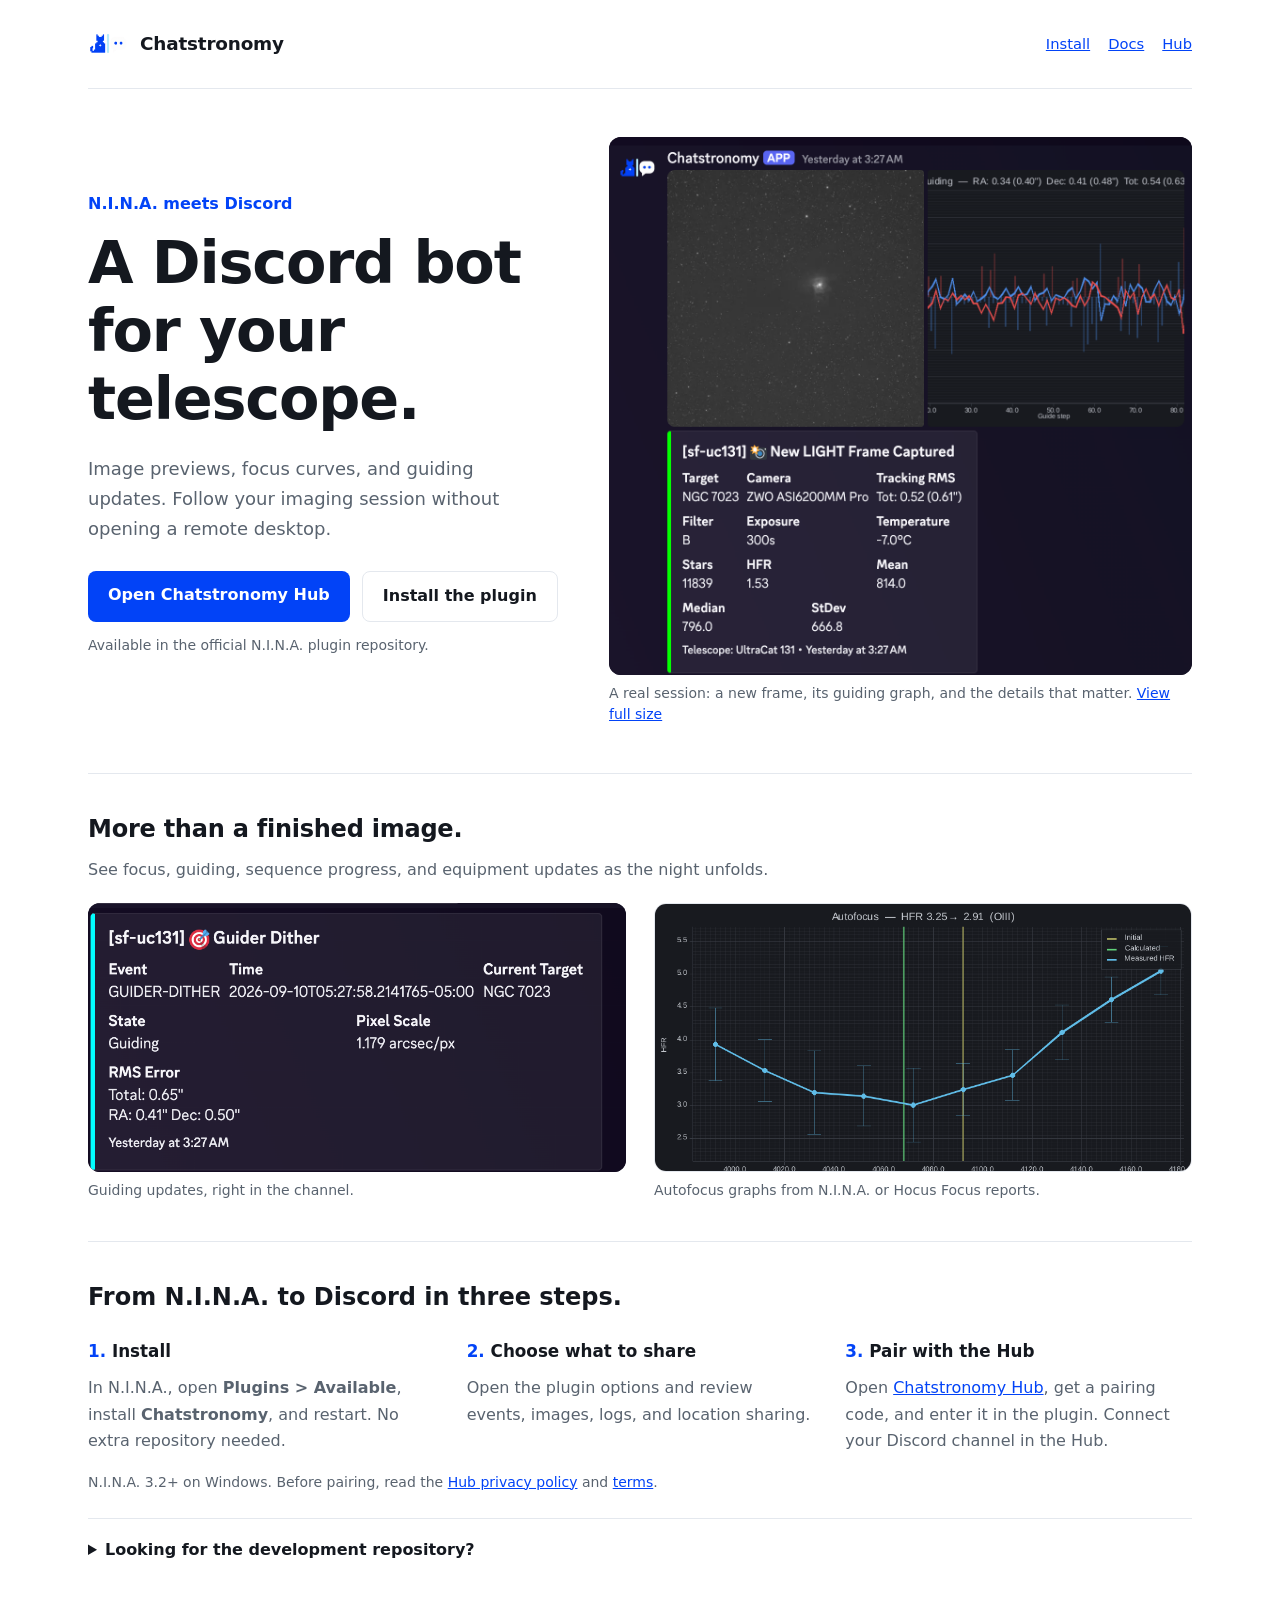
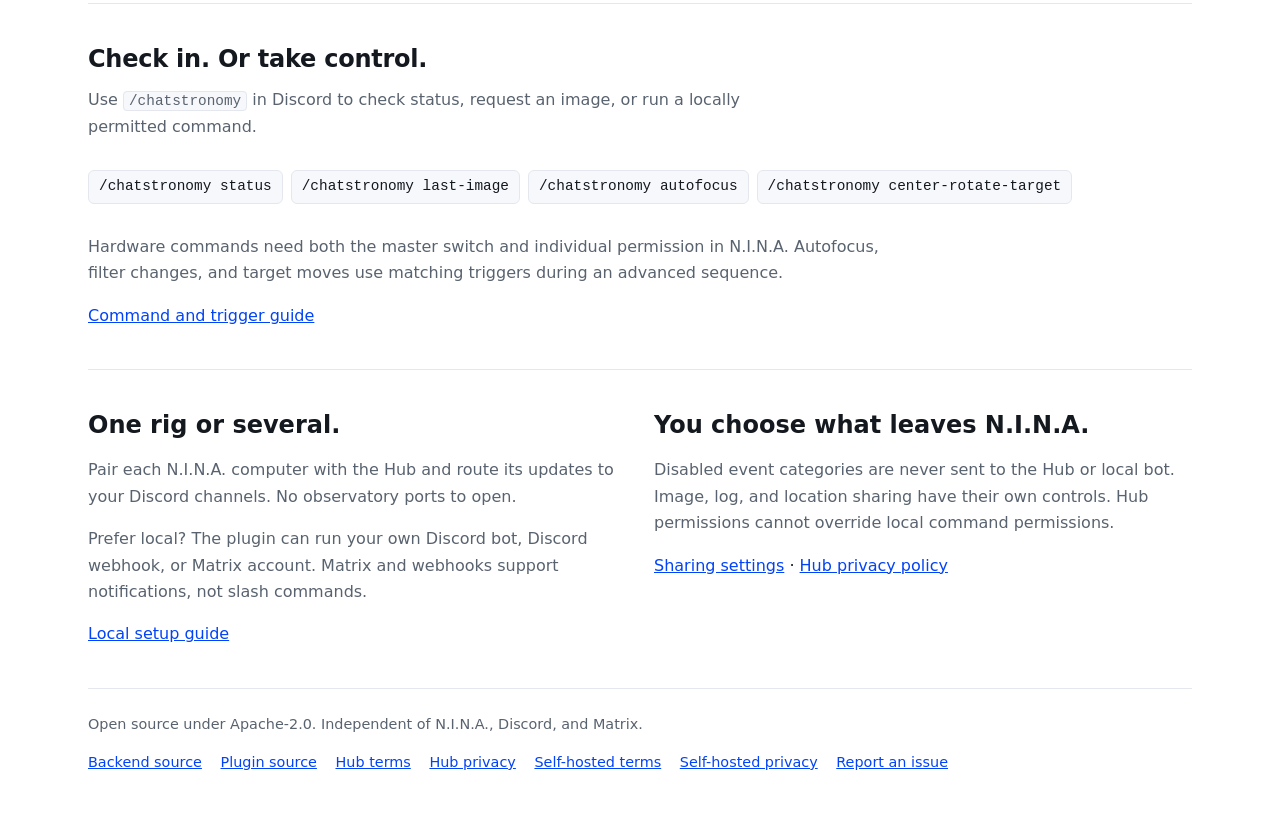
==== commit 04ca5fa2: "Link website to the new plugin guides" ====
--- a/index.html
+++ b/index.html
@@ -85,7 +85,7 @@
           <summary>Looking for the development repository?</summary>
           <p>In <strong>Options &gt; General &gt; Plugin Repositories</strong>, select <strong>+</strong> and add:</p>
           <p><code>https://raw.githubusercontent.com/theatrus/chatstronomy-nina-plugin/main/registry</code></p>
-          <p>This can sit alongside the official repository. <a href="https://github.com/theatrus/chatstronomy-nina-plugin#install-from-nina">Full installation guide</a></p>
+          <p>This can sit alongside the official repository. <a href="https://github.com/theatrus/chatstronomy-nina-plugin/blob/main/registry/README.md">Development repository guide</a></p>
         </details>
       </div>
     </section>
@@ -98,7 +98,7 @@
         <li>/chatstronomy autofocus</li><li>/chatstronomy center-rotate-target</li>
       </ul>
       <p>Hardware commands need both the master switch and individual permission in N.I.N.A. Autofocus, filter changes, and target moves use matching triggers during an advanced sequence.</p>
-      <a href="https://github.com/theatrus/chatstronomy-nina-plugin#commands-while-imaging">Command and trigger guide</a>
+      <a href="https://github.com/theatrus/chatstronomy-nina-plugin/blob/main/docs/commands.md">Command and trigger guide</a>
     </section>
 
     <section class="grid two choices" aria-label="Connection and sharing options">
@@ -106,12 +106,12 @@
         <h2>One rig or several.</h2>
         <p>Pair each N.I.N.A. computer with the Hub and route its updates to your Discord channels. No observatory ports to open.</p>
         <p>Prefer local? The plugin can run your own Discord bot, Discord webhook, or Matrix account. Matrix and webhooks support notifications, not slash commands.</p>
-        <a href="https://github.com/theatrus/chatstronomy-nina-plugin#readme">Local setup guide</a>
+        <a href="https://github.com/theatrus/chatstronomy-nina-plugin/blob/main/README.md#modes">Local setup guide</a>
       </div>
       <div>
         <h2>You choose what leaves N.I.N.A.</h2>
         <p>Disabled event categories are never sent to the Hub or local bot. Image, log, and location sharing have their own controls. Hub permissions cannot override local command permissions.</p>
-        <a href="/hub-privacy.html">How the Hub handles your data</a>
+        <a href="https://github.com/theatrus/chatstronomy-nina-plugin/blob/main/docs/events-and-privacy.md">Sharing settings</a> · <a href="/hub-privacy.html">Hub privacy policy</a>
       </div>
     </section>
   </main>
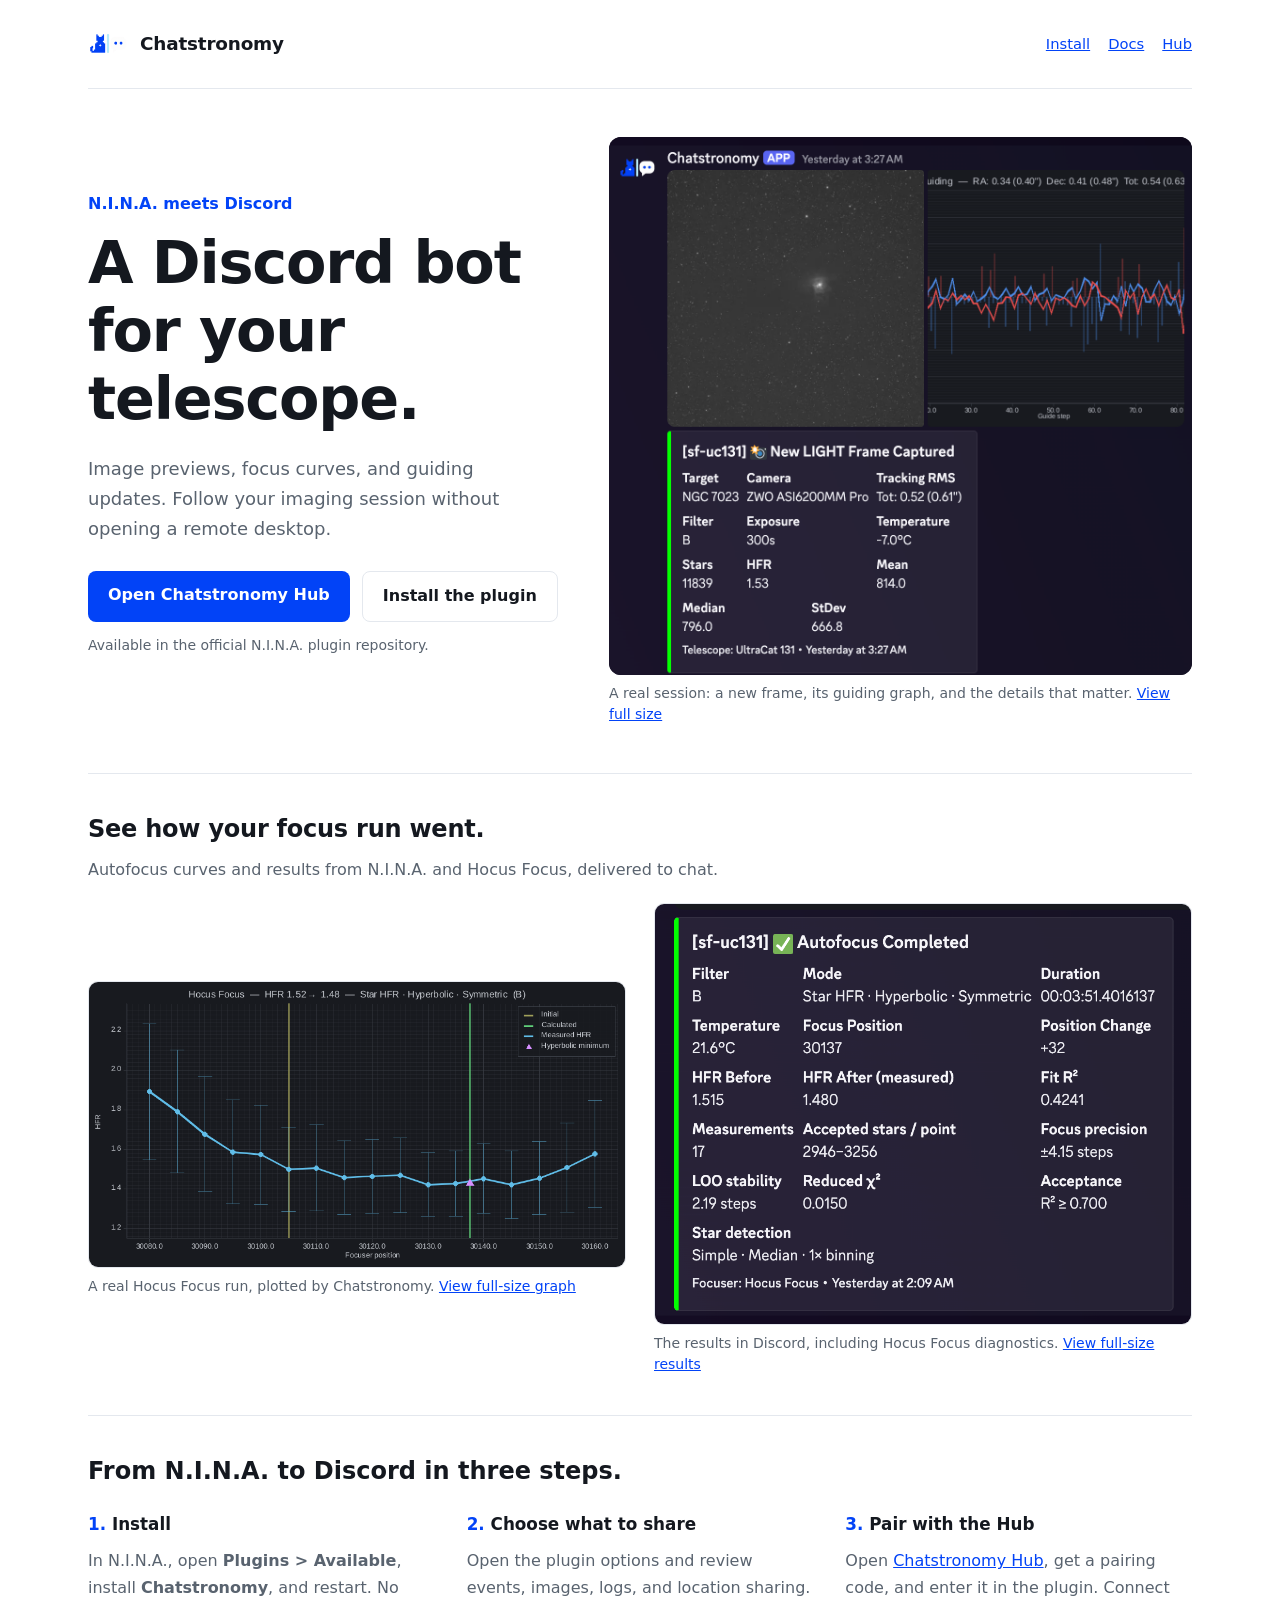
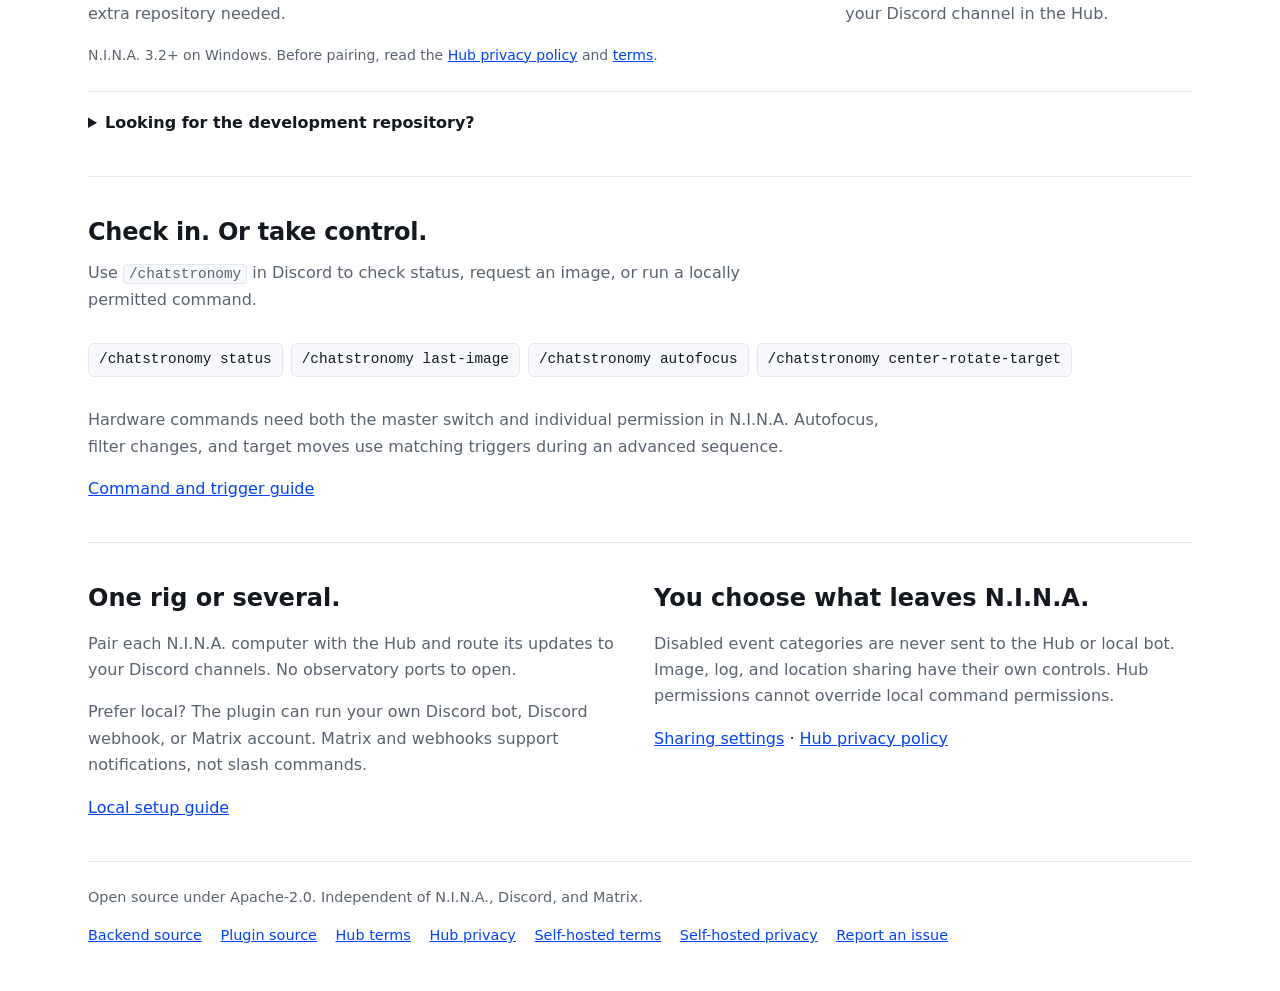
==== commit 4a34c8a9: "Show real Hocus Focus graph and Discord results on homepage" ====
--- a/index.html
+++ b/index.html
@@ -56,18 +56,20 @@
     </div>
 
     <section class="session" aria-labelledby="session-heading">
-      <h2 id="session-heading">More than a finished image.</h2>
-      <p class="sub">See focus, guiding, sequence progress, and equipment updates as the night unfolds.</p>
-      <div class="grid two">
+      <h2 id="session-heading">See how your focus run went.</h2>
+      <p class="sub">Autofocus curves and results from N.I.N.A. and Hocus Focus, delivered to chat.</p>
+      <div class="grid two focus-examples">
         <figure>
-          <a class="discord-crop dither" href="/assets/discord-session.png" aria-label="View the full Discord screenshot with a guider dither update">
-            <img src="/assets/discord-session.png" width="1668" height="1624" loading="lazy" alt="A Discord guider dither update showing the current target, guiding state, pixel scale, and RA and Dec RMS error.">
+          <a href="/assets/hocus-focus-graph.png">
+            <img src="/assets/hocus-focus-graph.png" width="900" height="480" loading="lazy" alt="Hocus Focus autofocus graph: measured HFR against focuser position, with error bars and initial and calculated focus positions. HFR changed from 1.52 to 1.48.">
           </a>
-          <figcaption>Guiding updates, right in the channel.</figcaption>
+          <figcaption>A real Hocus Focus run, plotted by Chatstronomy. <a href="/assets/hocus-focus-graph.png">View full-size graph</a></figcaption>
         </figure>
-        <figure class="focus-shot">
-          <a href="/assets/autofocus-graph.png"><img src="/assets/autofocus-graph.png" loading="lazy" alt="An autofocus report plotted as a V-curve of HFR against focuser position."></a>
-          <figcaption>Autofocus graphs from N.I.N.A. or Hocus Focus reports.</figcaption>
+        <figure>
+          <a href="/assets/discord-autofocus-results.png">
+            <img src="/assets/discord-autofocus-results.png" width="954" height="746" loading="lazy" alt="Chatstronomy's Autofocus Completed message in Discord, with Hocus Focus mode, duration, temperature, focus position, before-and-after HFR, and fit and star-detection metrics.">
+          </a>
+          <figcaption>The results in Discord, including Hocus Focus diagnostics. <a href="/assets/discord-autofocus-results.png">View full-size results</a></figcaption>
         </figure>
       </div>
     </section>
--- a/assets/home.css
+++ b/assets/home.css
@@ -18,13 +18,12 @@
 .home figcaption { font-size: .875rem; line-height: 1.5; }
 .home .discord-crop { display: block; position: relative; overflow: hidden; background: #110d20; border-radius: 12px; }
 .home .discord-crop img { max-width: none; height: auto; position: absolute; border: 0; border-radius: 0; }
-/* Two unaltered message views from the supplied 1668 × 1624 screenshot. */
+/* An unaltered message view from the supplied 1668 × 1624 screenshot. */
 .home .capture { aspect-ratio: 1240 / 1144; }
 .home .capture img { width: 134.516129%; left: 0; top: 0; }
-.home .dither { aspect-ratio: 960 / 480; }
-.home .dither img { width: 173.75%; left: -12.5%; top: -237.5%; }
-.home .focus-shot > a { display: grid; place-items: center; aspect-ratio: 2; background: var(--card); border: 1px solid var(--line); border-radius: 12px; overflow: hidden; }
-.home .focus-shot img { max-height: 100%; border: 0; border-radius: 0; }
+.home .focus-examples { align-items: center; }
+.home .focus-examples > figure { min-width: 0; }
+.home .focus-examples img { width: 100%; height: auto; }
 .home .steps { display: grid; grid-template-columns: repeat(3, minmax(0, 1fr)); gap: 32px; list-style: none; padding: 0; counter-reset: setup; }
 .home .steps li { counter-increment: setup; margin: 8px 0 0; }
 .home .steps h3 { font-size: 1.05rem; margin: 0 0 10px; }
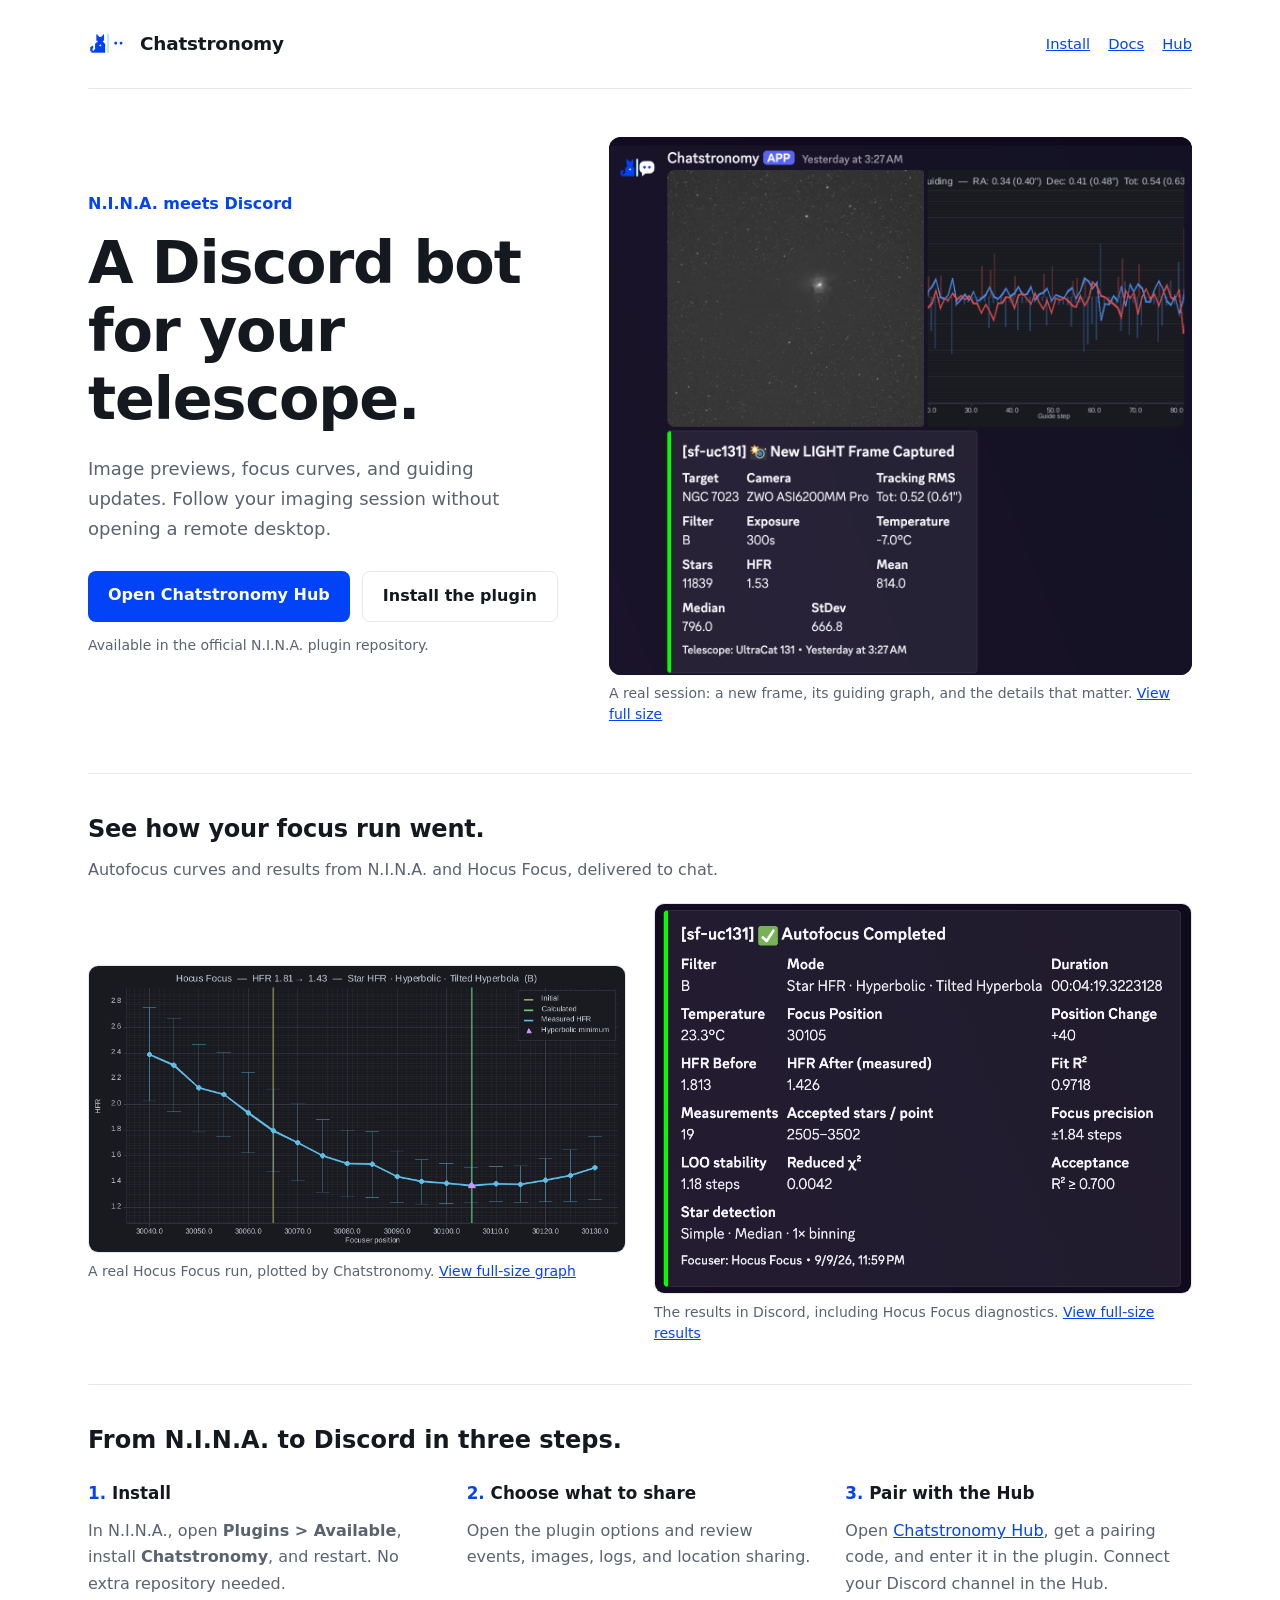
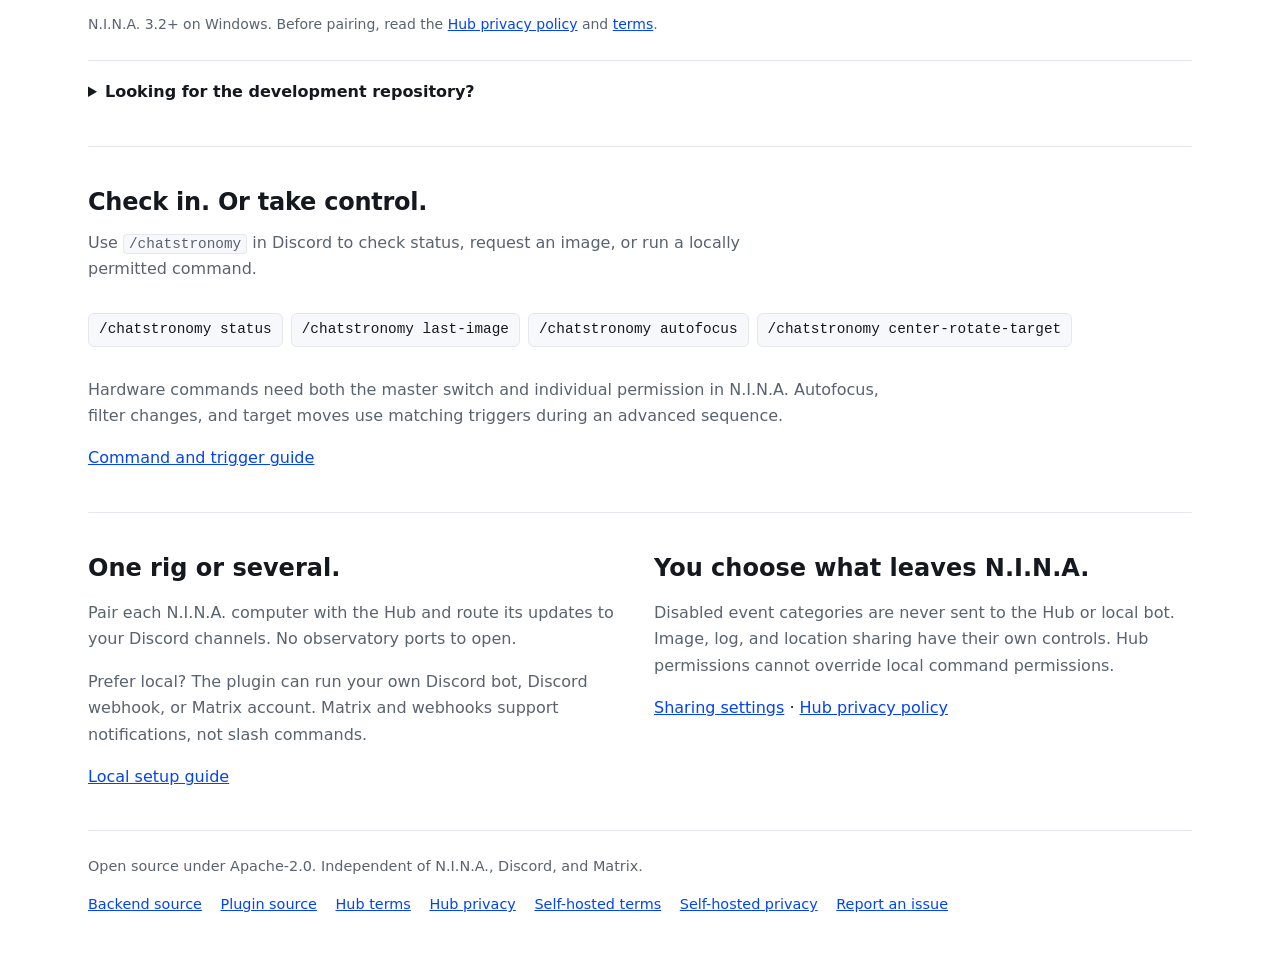
==== commit 9125dbd8: "Use updated Tilted Hyperbola autofocus examples" ====
--- a/index.html
+++ b/index.html
@@ -61,13 +61,13 @@
       <div class="grid two focus-examples">
         <figure>
           <a href="/assets/hocus-focus-graph.png">
-            <img src="/assets/hocus-focus-graph.png" width="900" height="480" loading="lazy" alt="Hocus Focus autofocus graph: measured HFR against focuser position, with error bars and initial and calculated focus positions. HFR changed from 1.52 to 1.48.">
+            <img src="/assets/hocus-focus-graph.png" width="900" height="480" loading="lazy" alt="Hocus Focus autofocus graph in Tilted Hyperbola mode: measured HFR against focuser position, with error bars and initial and calculated focus positions. HFR changed from 1.81 to 1.43.">
           </a>
           <figcaption>A real Hocus Focus run, plotted by Chatstronomy. <a href="/assets/hocus-focus-graph.png">View full-size graph</a></figcaption>
         </figure>
         <figure>
           <a href="/assets/discord-autofocus-results.png">
-            <img src="/assets/discord-autofocus-results.png" width="954" height="746" loading="lazy" alt="Chatstronomy's Autofocus Completed message in Discord, with Hocus Focus mode, duration, temperature, focus position, before-and-after HFR, and fit and star-detection metrics.">
+            <img src="/assets/discord-autofocus-results.png" width="996" height="722" loading="lazy" alt="Chatstronomy's Autofocus Completed message in Discord, with Hocus Focus Tilted Hyperbola mode, duration, temperature, focus position, before-and-after HFR, and fit and star-detection metrics.">
           </a>
           <figcaption>The results in Discord, including Hocus Focus diagnostics. <a href="/assets/discord-autofocus-results.png">View full-size results</a></figcaption>
         </figure>
